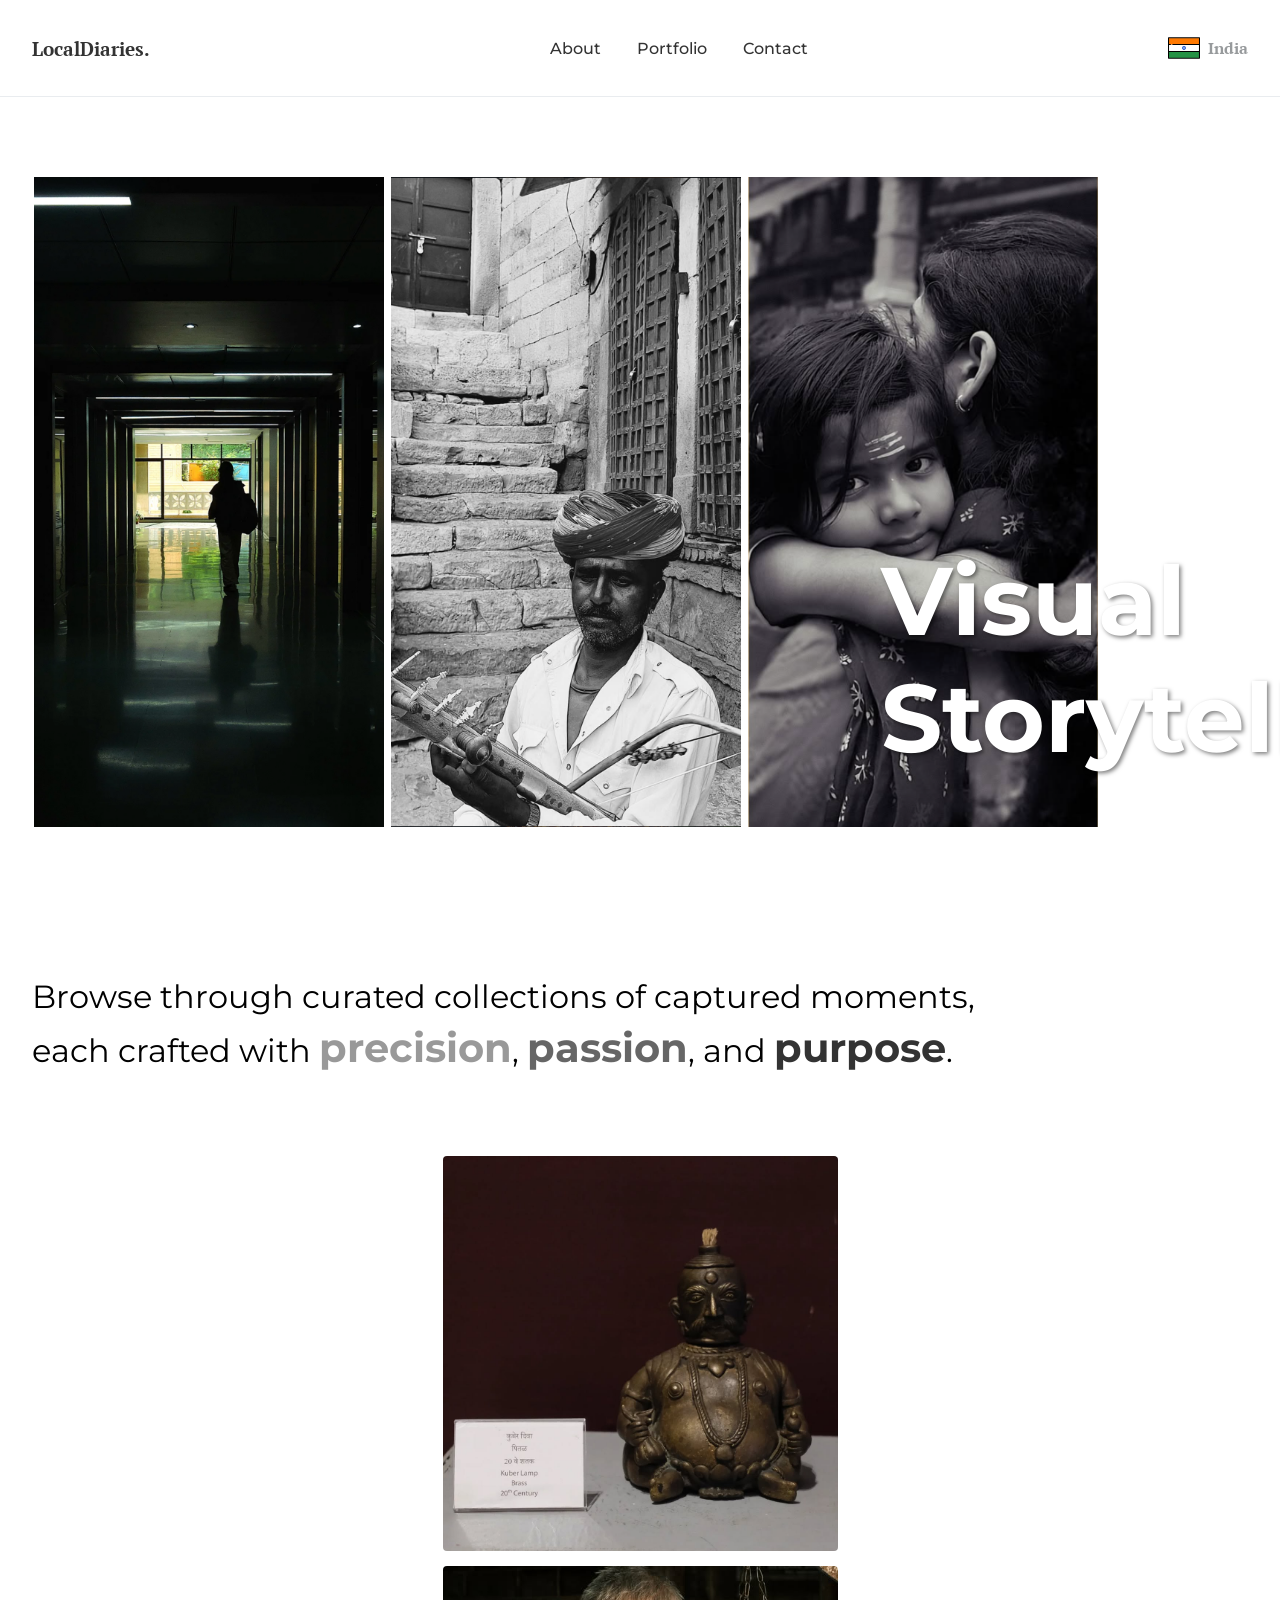
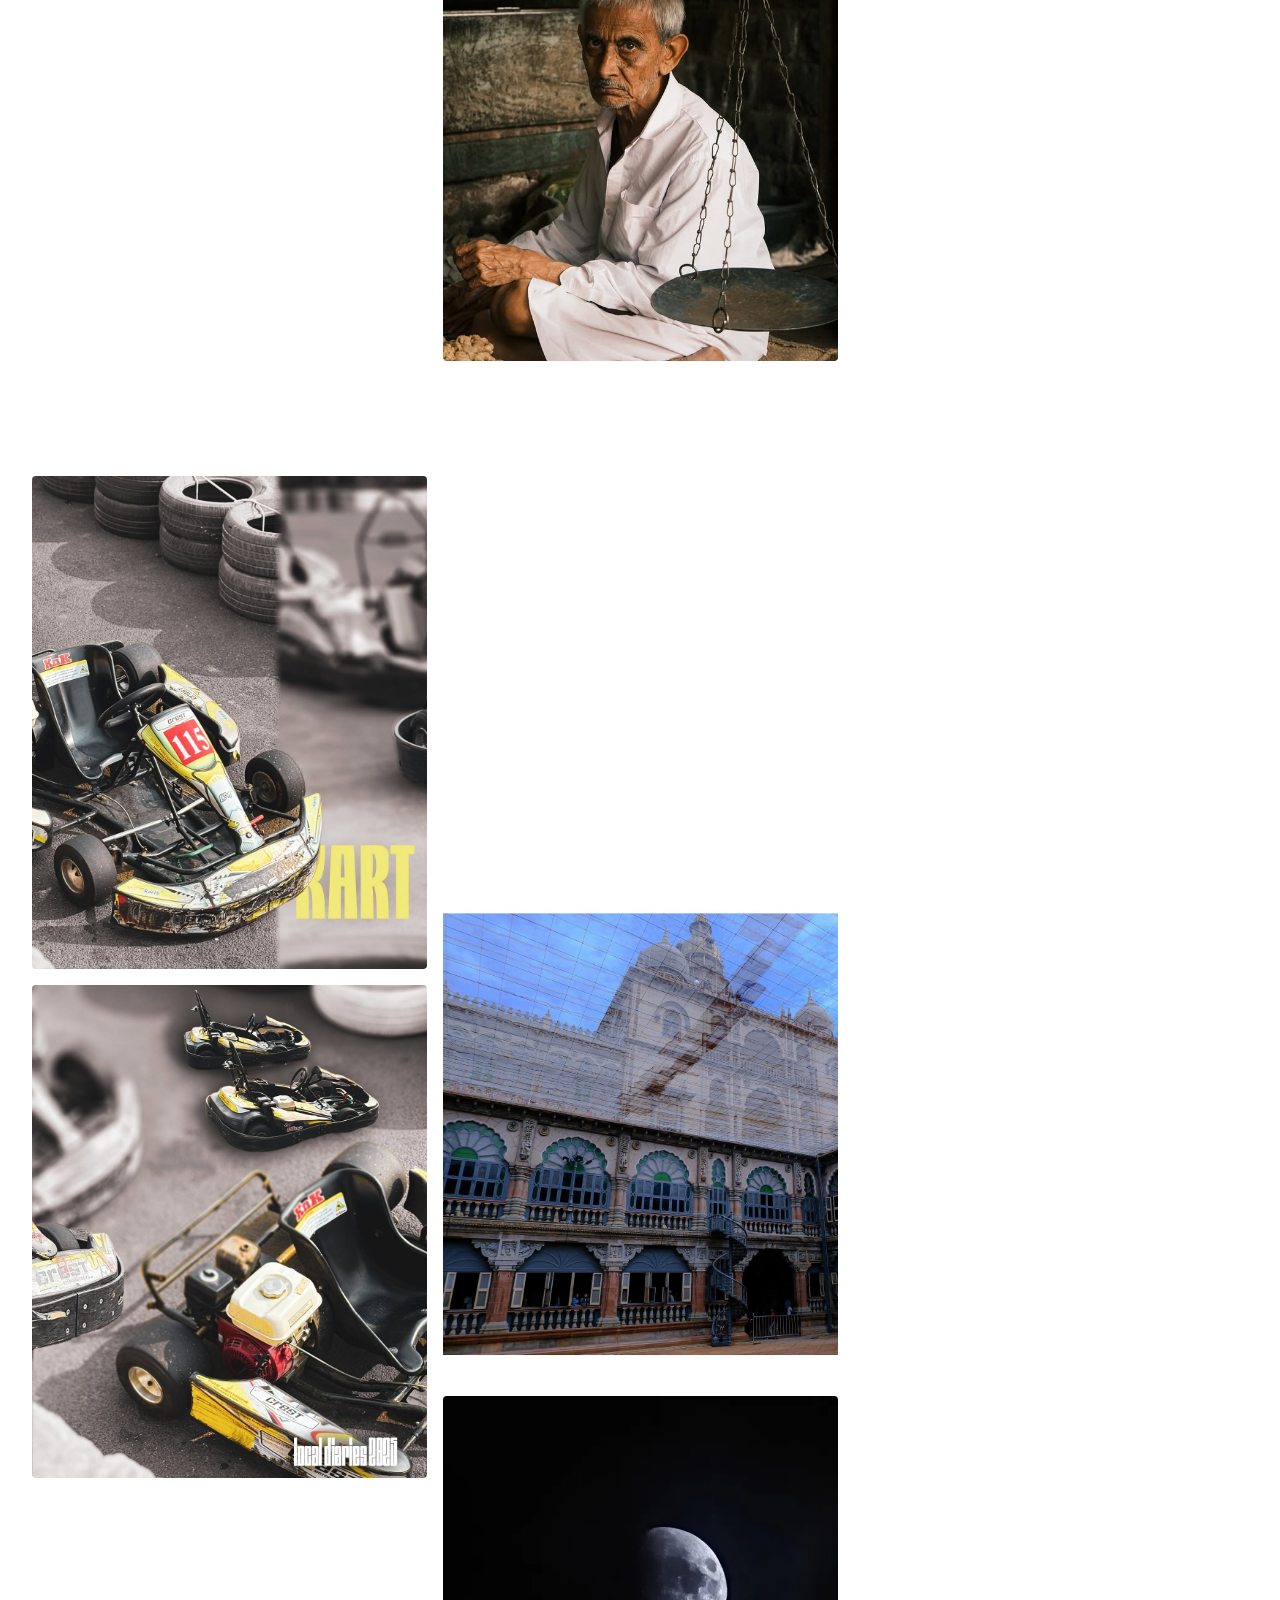
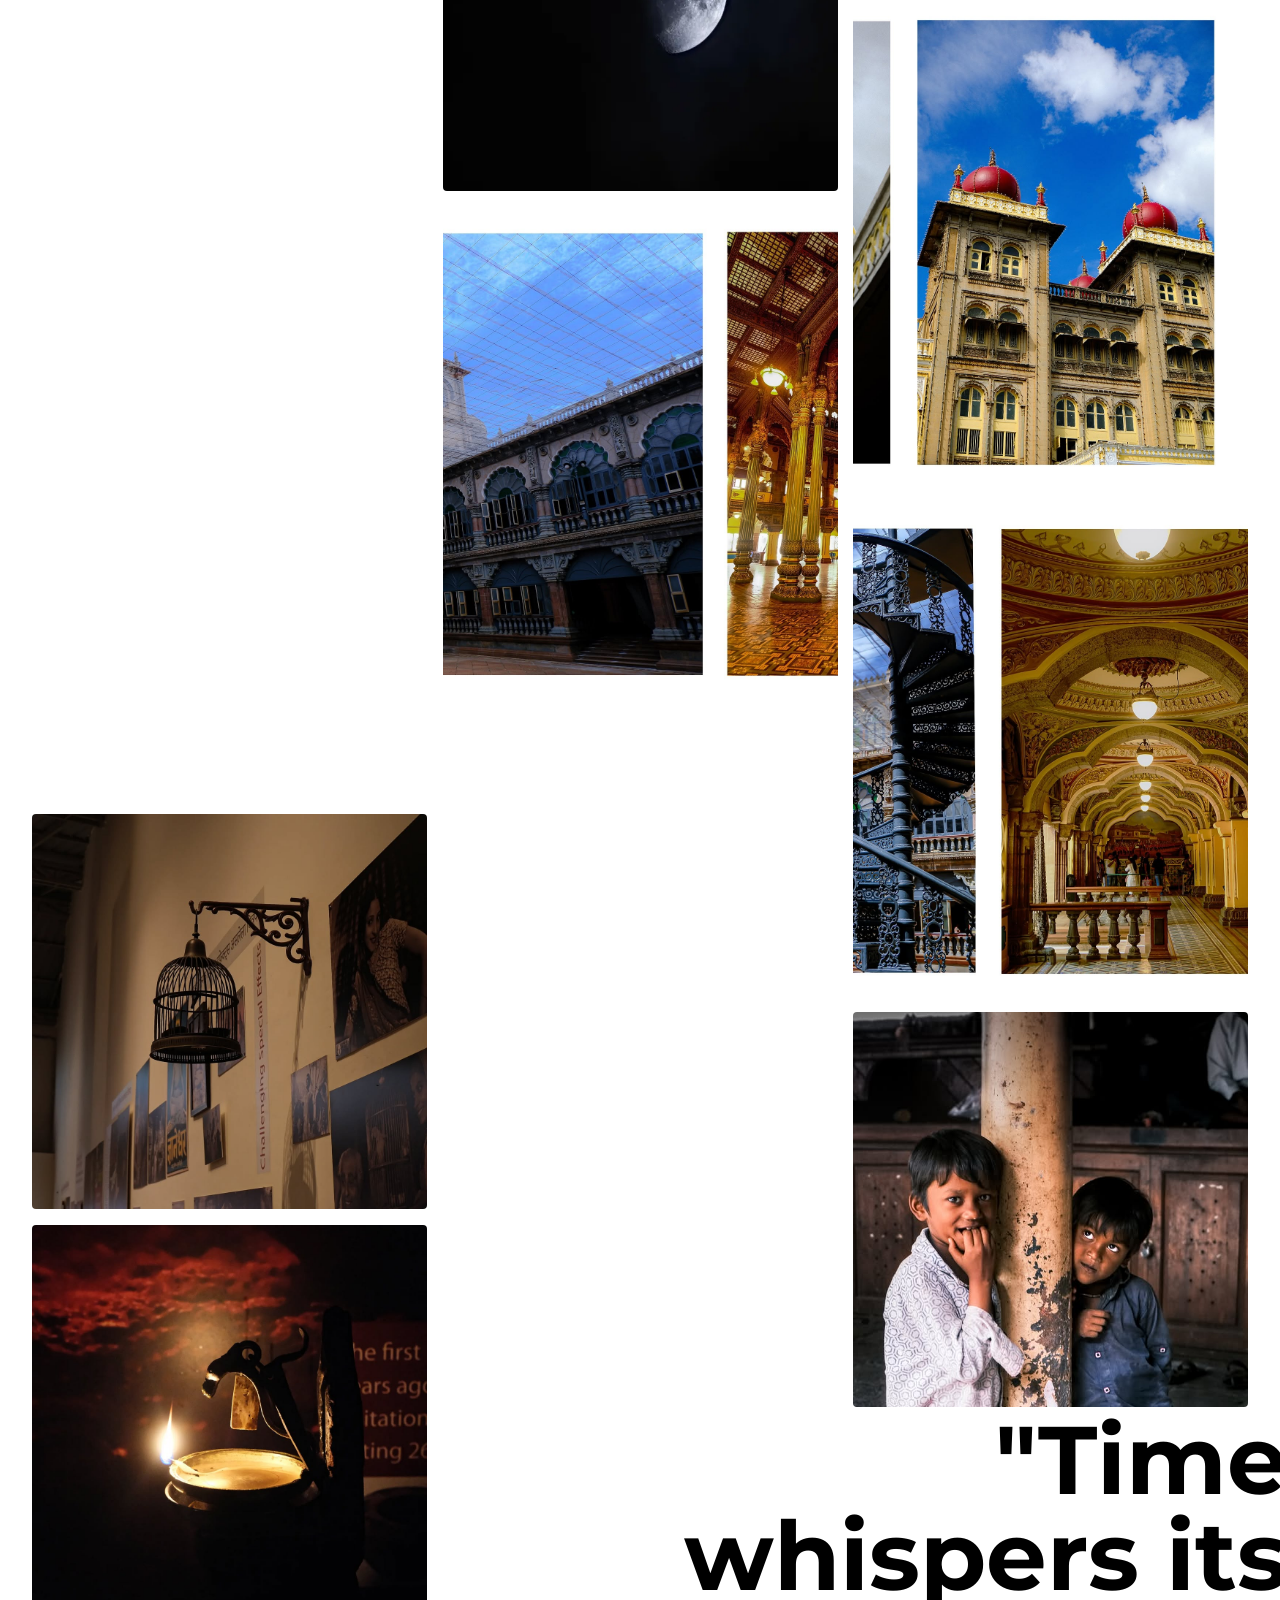
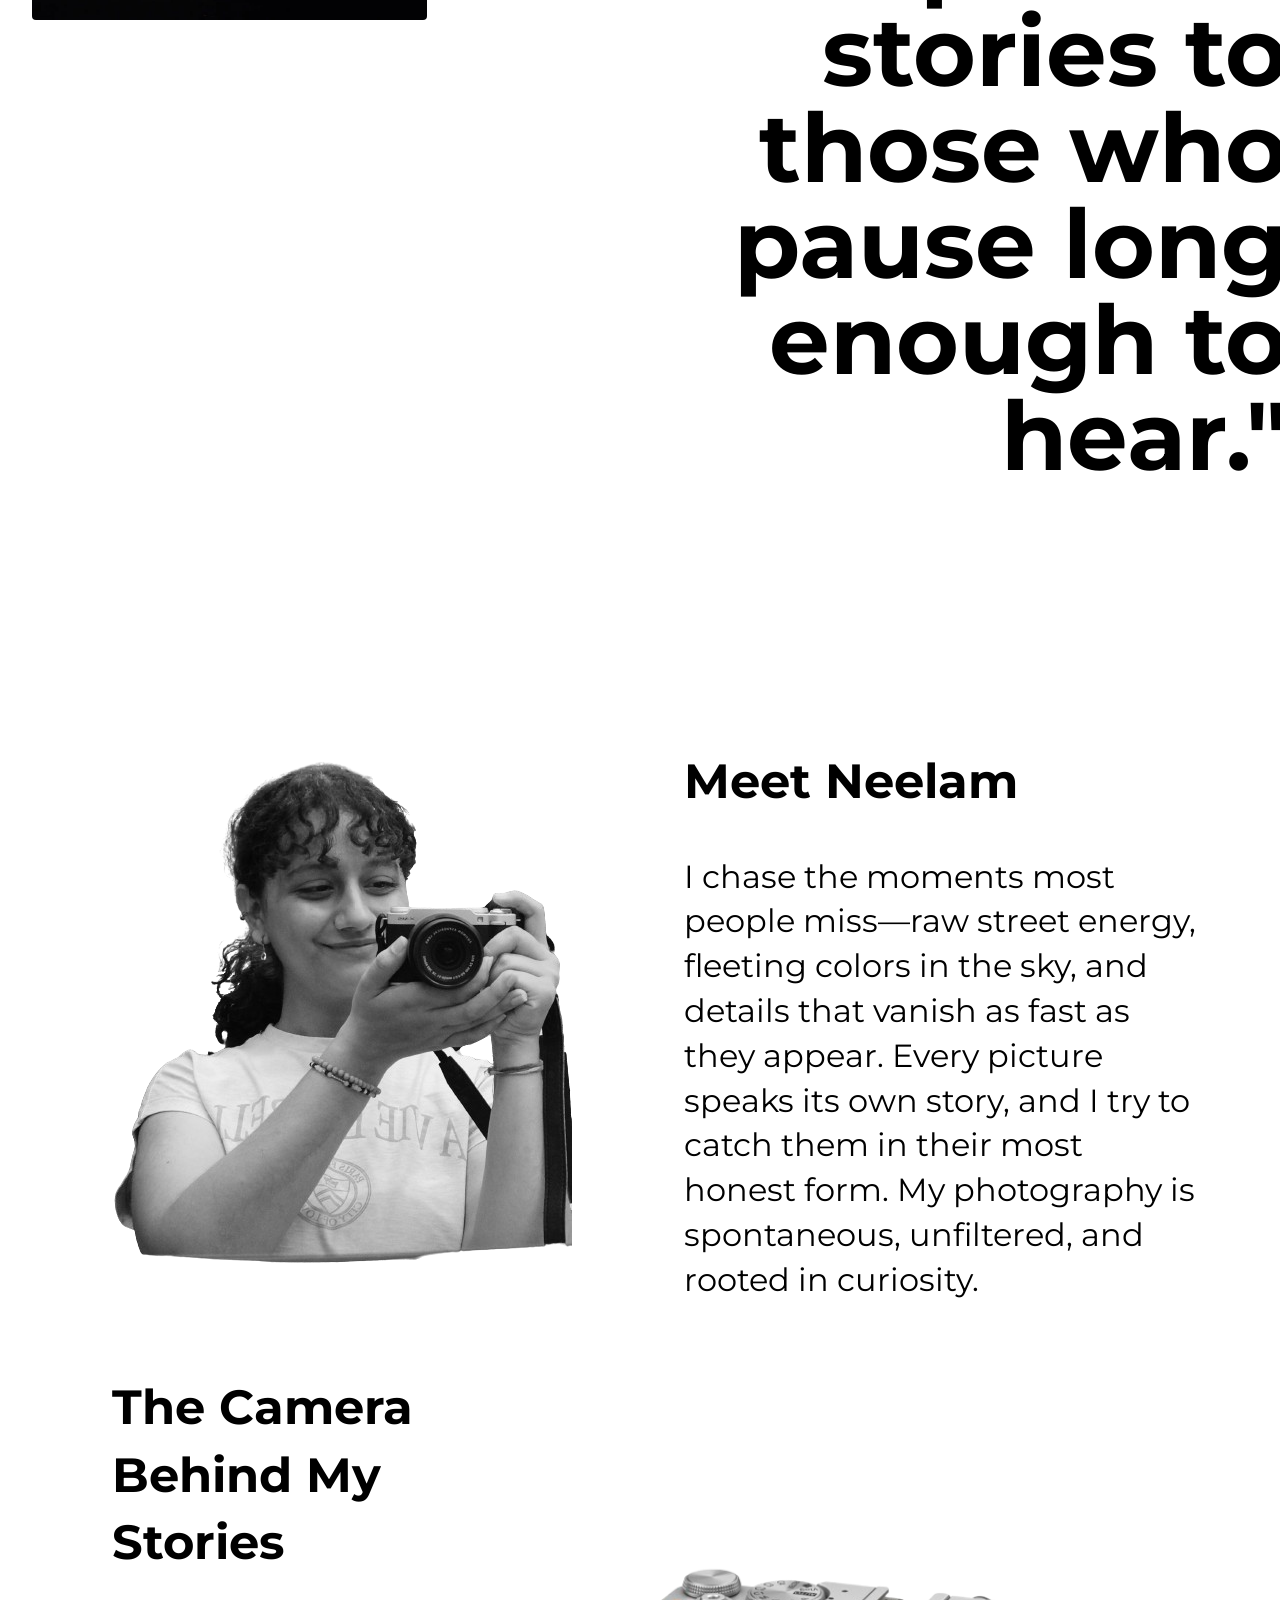
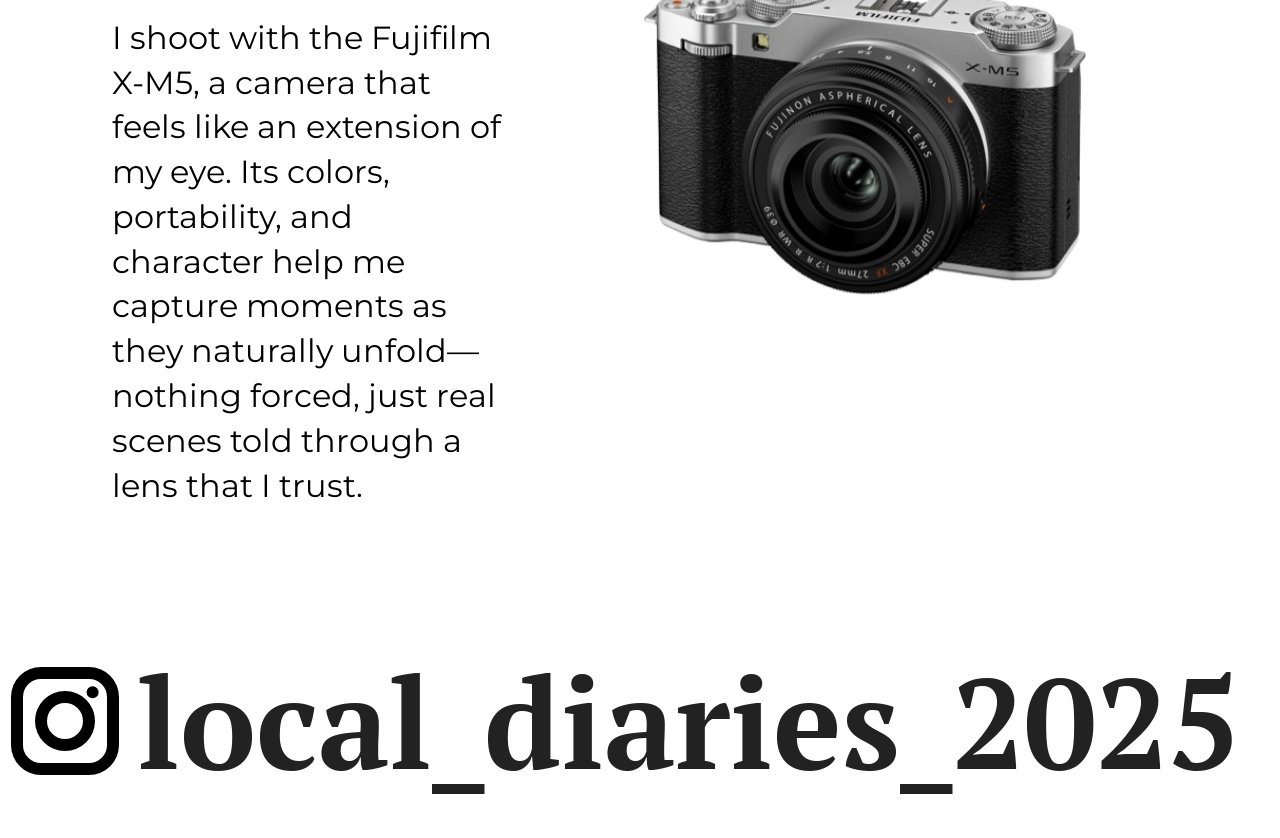
==== index.html @ fc2141f0 "renamed portfolio to index.html" ====
<!DOCTYPE html>
<html lang="en">
<head>
    <meta charset="UTF-8">
    <meta name="viewport" content="width=device-width, initial-scale=1.0">
    <title>Document</title>
    <link rel="preconnect" href="https://fonts.googleapis.com">
    <link rel="preconnect" href="https://fonts.gstatic.com" crossorigin>
    <link href="https://fonts.googleapis.com/css2?family=Montserrat:ital,wght@0,100..900;1,100..900&family=PT+Serif:ital,wght@0,400;0,700;1,400;1,700&display=swap" rel="stylesheet">
    <link rel="stylesheet" href="postfolio.css">
</head>
<body>
    <header>
        <p class="logo">LocalDiaries.</p>
        <nav>
            <ul>
                <li><a href="#about">About</a></li>
                <li><a href="#portfolio">Portfolio</a></li>
                <li><a href="#contact">Contact</a></li>
            </ul>
        </nav>
        <p class="start-date">
            <img src="./Assets/india-svgrepo-com.svg" alt="IndiaFlag">
            India
        </p>
    </header>
    <!-- <div>
        <div class="camera-container">
            <img src="./Assets/Camera- Xm5.jpg" alt="Camera Model">
            <h1>Meet my </h1>
        </div>
    </div>    -->
    <div class="heroSection">
        <div class="hero-images">
            <img src="./Assets/Screenshot 2025-12-08 at 1.25.55 AM.png" alt="Hero Image 1">
            <img src="./Assets/Screenshot 2025-12-08 at 1.26.25 AM.png" alt="Hero Image 2">
            <div class="text-overlay">
                <img id= "textImage" src="./Assets/Screenshot 2025-12-08 at 1.25.33 AM.png" alt="Hero Image 3">
                <h1 class="blend-text">Visual Storytelling</h1>
            </div>
        </div>
    </div>

    <div id="portfolio" class="gallery">
        <p>Browse through curated collections of captured moments, <br> each crafted with <span class="highlight1">precision</span>, <span class="highlight2">passion</span>, and <span class="highlight3">purpose</span>.</p>
        <div class="photo-grid">
            <img class="autofocus" src="./Assets/photoGrid/personal/529683483_17887392339340546_2006576526871078358_n.webp" alt="Photography 1" loading="eager" decoding="async">
            <img class="autofocus" src="./Assets/photoGrid/personal/530704615_17887796178340546_8808431229329033897_n.jpg" alt="Photography 2" loading="eager" decoding="async">
            <img class="autofocus" src="./Assets/photoGrid/personal/531264214_17887796184340546_963731557133902748_n.jpg" alt="Photography 3" loading="eager" decoding="async">
            <img class="autofocus" src="./Assets/photoGrid/personal/531421342_17887796181340546_2228488472138320270_n.jpg" alt="Photography 4" loading="eager" decoding="async">
            <img class="autofocus" src="./Assets/photoGrid/personal/581838825_17899107768340546_6072803030504945461_n.jpg" alt="Photography 13" loading="lazy" decoding="async">
            <img class="autofocus" src="./Assets/photoGrid/personal/549235373_18047447531650441_6245078498707632411_n.jpeg" alt="Photography 6" loading="lazy" decoding="async">
            <img class="autofocus" src="./Assets/photoGrid/personal/550527121_18047447480650441_5522387589433671033_n.jpeg" alt="Photography 7" loading="lazy" decoding="async">
            <img class="autofocus" src="./Assets/photoGrid/personal/550666610_18047447522650441_492864864594526149_n.jpeg" alt="Photography 8" loading="lazy" decoding="async">
            <img class="autofocus" src="./Assets/photoGrid/personal/551070763_18047447534650441_1609740456210919846_n.jpeg" alt="Photography 9" loading="lazy" decoding="async">
            <img class="autofocus" src="./Assets/photoGrid/personal/560440289_17894247186340546_8700559750673372644_n.jpg" alt="Photography 10" loading="lazy" decoding="async">
            <img class="autofocus" src="./Assets/photoGrid/personal/581672238_17899107831340546_3601650787422564582_n.jpg" alt="Photography 11" loading="lazy" decoding="async">
            <img class="autofocus" src="./Assets/photoGrid/personal/581689580_17899107819340546_4866458806076434144_n.jpg" alt="Photography 12" loading="lazy" decoding="async">
            <img class="autofocus" src="./Assets/photoGrid/personal/539987959_17889487332340546_6012529714136085471_n.webp" alt="Photography 5" loading="eager" decoding="async">
            <img class="autofocus" src="./Assets/photoGrid/personal/581999589_17899107804340546_1853836413561340765_n.jpg" alt="Photography 14" loading="lazy" decoding="async">
            <img class="autofocus" src="./Assets/photoGrid/personal/582085657_17899107801340546_3257541302466626284_n.jpg" alt="Photography 15" loading="lazy" decoding="async">
            <img class="autofocus" src="./Assets/photoGrid/personal/582461055_17899107822340546_5238476260311980798_n.jpg" alt="Photography 16" loading="lazy" decoding="async">
            <img class="autofocus" src="./Assets/photoGrid/personal/582630047_17899107759340546_1964571401427459668_n.jpg" alt="Photography 17" loading="lazy" decoding="async">
            <img class="autofocus" src="./Assets/photoGrid/personal/582645035_17899107783340546_8520961320136619506_n.jpg" alt="Photography 18" loading="lazy" decoding="async">
            <img class="autofocus" src="./Assets/photoGrid/personal/582692657_17899107750340546_8988617392856574832_n.jpg" alt="Photography 19" loading="lazy" decoding="async">
            <img class="autofocus" src="./Assets/photoGrid/personal/582974927_17899107840340546_4954412940487004812_n.jpg" alt="Photography 20" loading="lazy" decoding="async">
            <img class="autofocus" src="./Assets/photoGrid/personal/584514716_17899107786340546_8230806073861621185_n.jpg" alt="Photography 21" loading="lazy" decoding="async">
            <img class="autofocus" src="./Assets/photoGrid/personal/586853723_17900546919340546_2973856574310037920_n.jpg" alt="Photography 22" loading="lazy" decoding="async">
        </div>
        <p class="quote autofocus">"Time whispers its stories to those who pause long enough to hear."</p>
    </div>

    <div id="about" class="About">
        <div class="me">
            <img class="slide-in-left" src="./Assets/photoGrid/personal/image.png" alt="Me">
            <div class="text-lazy-right">
                <h2>Meet Neelam</h2>
                <p>I chase the moments most people miss—raw street energy, fleeting colors in the sky, and details that vanish as fast as they appear. Every picture speaks its own story, and I try to catch them in their most honest form. My photography is spontaneous, unfiltered, and rooted in curiosity.</p>
            </div>
        </div>
        <div class="camBuddy">
            <div class="text-lazy-left">
                <h2>The Camera Behind My Stories</h2>
                <p>I shoot with the Fujifilm X-M5, a camera that feels like an extension of my eye. Its colors, portability, and character help me capture moments as they naturally unfold—nothing forced, just real scenes told through a lens that I trust.</p>
            </div>
            <img class="slide-in-right" src="./Assets/Camera-_Xm5-removebg-preview.png" alt="MyCamera">
        </div>
    </div>

    <div id="contact" class="footer">
        <a href="https://www.instagram.com/local_diaries_2025?igsh=amJ6ajY3czhwaHcx" target="_blank"><div class="footerInformation">
            <img src="./Assets/insta.svg" alt="InstaIcon">
            <p>local_diaries_2025</p>
        </div></a>
    </div>

</body>
</html>
---- postfolio.css ----
body {
    margin: 0;
    max-width: 100vw;
    overflow-x: hidden;
}

html {
    scroll-behavior: smooth;
}

header {
    display: flex;
    justify-content: space-between;
    align-items: center;
    padding: 1rem 2rem;
    background-color: #ffffff;
    border-bottom: 1px solid #e9ecef;
}

.logo, .start-date {
    font-family: "PT Serif", serif;
    font-weight: 700;
    color: #333;
    font-size: 1.2rem;
}

.start-date {
    color:#979a9c;
    font-size: 0.9rem;
}

header li {
    list-style: none;
    padding: 0 1rem;
    display: inline-block;
}

header img {
    height: 2rem;
    padding-right: 0.5rem;
}

.start-date {
    display: flex;
    align-items: center;
    font-size: 1rem;
}

header li a {
    text-decoration: none;
    color: #333;
    font-family: "Montserrat", sans-serif;
    font-weight: 500;
    transition: all 0.3s ease;
}

header li a:hover {
    color: #007bff;
}

.camera-container {
    margin-top: 2rem;
}

.camera-container img {
    height: 600px;
    object-fit: cover;
}

.hero-images {
    display: flex;
    gap: 0.2rem;
    padding: 5rem 32px;
    /* position: relative; */
}

.heroSection h1 {
    position: absolute;
    top: 46%;
    left: 38%;
    /* transform: translate(-50%, -50%); */
    color: white;
    font-size: 6rem;
    text-shadow: 2px 2px 4px rgba(0, 0, 0, 0.5);
    font-family: "Montserrat", sans-serif;

}

.hero-images img {
    height: 650px;
    width: 350px;
    padding: 0 2px;
    object-fit: cover;
}

.hero-images img:nth-child(1) {
    object-fit: cover;
}


.text-overlay {
   position: relative;
}

.gallery {
    padding-left: 32px;
    padding-top: 2rem;
    padding-bottom: 2rem;
}

.gallery p {
    font-size: 2rem;
    font-family: "Montserrat", sans-serif;
    line-height: 1.4;
}

.highlight1 {
    color: #999999;
    font-size: 2.5rem;
    font-weight: bold;
}

.highlight2 {
    color: #666666;
    font-weight: bold;
    font-size: 2.5rem;
}

.highlight3 {
    color: #333333;
    font-size: 2.5rem;
    font-weight: bold;
}

/* .photo-grid {
    display: grid;
    grid-template-columns: repeat(auto-fit, minmax(300px, 1fr));
    gap: 1rem;
    margin: 3rem 32px 3rem 0;
}

.photo-grid img {
    width: 100%;
    height: 400px;
    object-fit: cover;
    border-radius: 4px;
    transition: transform 0.3s ease, box-shadow 0.3s ease;
    cursor: pointer;
}

.photo-grid img:hover {
    transform: scale(1.02);
    box-shadow: 0 10px 30px rgba(0, 0, 0, 0.3);
} */
.photo-grid {
    column-count: 3; /* Number of columns */
    column-gap: 1rem;
    padding: 3rem 32px 3rem 0;
}

.photo-grid img {
    width: 100%;
    height: auto; /* Natural aspect ratio */
    object-fit: cover;
    border-radius: 4px;
    margin-bottom: 1rem;
    break-inside: avoid; /* Prevents image splitting across columns */
    transition: transform 0.3s ease, box-shadow 0.3s ease;
    cursor: pointer;
    display: block;
}

.photo-grid img:hover {
    transform: scale(1.02);
    box-shadow: 0 10px 30px rgba(0, 0, 0, 0.3);
}



.autofocus {
    animation: autoFocusAnimation both ease;
    animation-timeline: view(70% 5%);
    will-change: transform, opacity;
}

@keyframes autoFocusAnimation {
    from {
        opacity: 0;
        transform: translateY(100px) scale(0.8);
    }
    to {
        opacity: 1;
        transform: translate(0) scale(1);
    }
}

.auto-tilt {
    animation: tiltAnimation 3s ease-in-out infinite;
}

@keyframes tiltAnimation {
    0%, 100% {
        transform: rotate(-2deg);
    }
    50% {
        transform: rotate(2deg);
    }
}

.About {
    margin-left: 32px;
    margin-top: -8rem;
    font-size: 2rem;
    font-family: "Montserrat", sans-serif;
    line-height: 1.4;
}

.fadeInFadeOut {
    animation: fadeInFadeOutAnimation 5s ease;
}

@keyframes fadeInFadeOutAnimation {
    0%, 100% {
        opacity: 0.5;
    }
    50% {
        opacity: 1;
    }
}

.quote {
    position: relative;
    bottom: 18rem;
    left: 15.5rem;
    max-width: 60vw;
    text-align: right;
    color: black;
    font-size: 6rem !important;
    font-family: "Montserrat", sans-serif !important;
    margin: 2rem auto !important;
    font-weight: bold;
    text-shadow: 2px 2px 4px rgba(255, 255, 255, 0.5);
    line-height: 6rem !important;
}

.me, .camBuddy{
    display: flex;
    flex: 50% 50%;
    padding-right: 5rem;
    padding-left: 5rem;
    align-items: center;
}

.me img {
    margin-right: 7rem;
}

.me {
    font-family: "Montserrat", sans-serif;
}

.me p {
    font-family: "Montserrat", sans-serif;
}

.camBuddy img {
    height: 400px;

}

/* Scroll-triggered animation: Slide in from left */
.slide-in-left {
    animation: slideInLeftAnimation both ease;
    animation-timeline: view(60% 10%);
    will-change: transform, opacity;
}

@keyframes slideInLeftAnimation {
    from {
        opacity: 1;
        transform: translateX(-200px);
    }
    to {
        opacity: 1;
        transform: translateX(0);
    }
}

/* Scroll-triggered animation: Slide in from right */
.slide-in-right {
    animation: slideInRightAnimation both ease;
    animation-timeline: view(60% 10%);
    will-change: transform, opacity;
}

@keyframes slideInRightAnimation {
    from {
        opacity: 1;
        transform: translateX(200px);
    }
    to {
        opacity: 1;
        transform: translateX(0);
    }
}

/* Text lazy loading animation: Lines appear from left with stagger */
.text-lazy-left {
    animation: textLazyLeftAnimation both ease;
    animation-timeline: view(60% 10%);
}

.text-lazy-left > * {
    opacity: 0;
    transform: translateX(-50px);
    animation: textLineLeftAnimation 0.6s ease forwards;
    animation-timeline: view(60% 10%);
}

.text-lazy-left > *:nth-child(1) { animation-delay: 0s; }
.text-lazy-left > *:nth-child(2) { animation-delay: 0.1s; }

@keyframes textLazyLeftAnimation {
    from {
        opacity: 0;
    }
    to {
        opacity: 1;
    }
}

@keyframes textLineLeftAnimation {
    from {
        opacity: 0;
        transform: translateX(-50px);
    }
    to {
        opacity: 1;
        transform: translateX(0);
    }
}

/* Text lazy loading animation: Lines appear from right with stagger */
.text-lazy-right {
    animation: textLazyRightAnimation both ease;
    animation-timeline: view(60% 10%);
}

.text-lazy-right > * {
    opacity: 0;
    transform: translateX(50px);
    animation: textLineRightAnimation 0.6s ease forwards;
    animation-timeline: view(60% 10%);
}

.text-lazy-right > *:nth-child(1) { animation-delay: 0s; }
.text-lazy-right > *:nth-child(2) { animation-delay: 0.1s; }

@keyframes textLazyRightAnimation {
    from {
        opacity: 0;
    }
    to {
        opacity: 1;
    }
}

@keyframes textLineRightAnimation {
    from {
        opacity: 0;
        transform: translateX(50px);
    }
    to {
        opacity: 1;
        transform: translateX(0);
    }
}

.footerInformation {
    display: flex;
    padding-top: 6rem;
    padding-bottom: 2rem;
    padding-right: 3rem;
    font-family: "PT Serif", serif;
    font-size: 8rem;
    font-weight: 700;
    align-items: center;   
    justify-content: center;
}

.footerInformation img {
    height: 9rem;
}

.footer a {
    text-decoration: none;
    color:#222222;
}

.footerInformation p {
    margin: 0;
    text-decoration: none;
}

/* ========================================
   MOBILE RESPONSIVE MEDIA QUERIES
   ======================================== */

/* Tablet View (1024px and below) */
@media (max-width: 1024px) {
    .photo-grid {
        column-count: 2;
        padding: 2rem 1.5rem 2rem 0;
    }
    
    .quote {
        font-size: 4rem !important;
        line-height: 4.5rem !important;
        bottom: 12rem;
        left: 8rem;
        max-width: 70vw;
    }
    
    .me, .camBuddy {
        padding-right: 3rem;
        padding-left: 3rem;
    }
    
    .me img {
        margin-right: 4rem;
    }
    
    .footerInformation {
        font-size: 6rem;
        padding-right: 2rem;
    }
    
    .footerInformation img {
        height: 7rem;
    }
}

/* Mobile View (768px and below) */
@media (max-width: 768px) {
    body {
        overflow-x: hidden;
    }
    
    /* Header */
    header {
        padding: 0.75rem 0.5rem;
        flex-wrap: wrap;
        overflow: visible;
    }
    
    header nav {
        order: 3;
        width: 100%;
        text-align: center;
        margin-top: 0.5rem;
    }
    
    header li {
        padding: 0 0.4rem;
        font-size: 0.85rem;
    }
    
    header ul {
        padding: 0;
        margin: 0;
    }
    
    header img {
        height: 1.5rem;
    }
    
    .logo {
        font-size: 1rem;
        white-space: nowrap;
    }
    
    .start-date {
        font-size: 0.8rem;
    }
    
    /* Hero Section */
    .hero-images {
        flex-direction: column;
        padding: 2rem 1rem;
        gap: 0.5rem;
    }
    
    .hero-images img {
        height: 300px;
        width: 100%;
        padding: 0;
    }
    
    .heroSection h1 {
        font-size: 2.5rem;
        top: 30%;
        left: 50%;
        transform: translateX(-50%);
        text-align: center;
        width: 90%;
    }
    
    /* Gallery */
    .gallery {
        padding-left: 1rem;
        padding-right: 1rem;
        padding-top: 1.5rem;
        padding-bottom: 1.5rem;
    }
    
    .gallery p {
        font-size: 1.3rem;
        line-height: 1.6;
    }
    
    .gallery > p:first-of-type br {
        display: none;
    }
    
    .highlight1, .highlight2, .highlight3 {
        font-size: 1.6rem;
    }
    
    /* Photo Grid */
    .photo-grid {
        column-count: 1;
        padding: 2rem 1rem 2rem 0;
    }
    
    /* Quote */
    .quote {
        position: static;
        font-size: 2rem !important;
        line-height: 2.5rem !important;
        max-width: 90vw;
        text-align: center;
        margin: 3rem auto 2rem auto !important;
        padding: 0 1rem;
    }
    
    /* About Section */
    .About {
        margin-left: 1rem;
        margin-right: 1rem;
        margin-top: 2rem;
        font-size: 1rem;
    }
    
    .me, .camBuddy {
        flex-direction: column;
        padding-right: 1rem;
        padding-left: 1rem;
        margin-bottom: 3rem;
    }
    
    .me img {
        margin-right: 0;
        margin-bottom: 2rem;
        max-width: 100%;
        height: auto;
    }
    
    .camBuddy {
        flex-direction: column-reverse;
    }
    
    .camBuddy img {
        height: auto;
        max-width: 100%;
        margin-bottom: 2rem;
    }
    
    .me h2, .camBuddy h2 {
        font-size: 1.5rem;
    }
    
    .me p, .camBuddy p {
        font-size: 1rem;
        line-height: 1.6;
    }
    
    /* Footer */
    .footerInformation {
        flex-direction: column;
        font-size: 2rem;
        padding-top: 3rem;
        padding-bottom: 1.5rem;
        padding-right: 1rem;
        padding-left: 1rem;
        text-align: center;
    }
    
    .footerInformation img {
        height: 4rem;
        margin-bottom: 1rem;
    }
    
    .footerInformation p {
        word-break: break-word;
    }
    
    /* Animations - Reduce motion on mobile */
    .slide-in-left,
    .slide-in-right {
        animation-duration: 0.4s;
    }
    
    .text-lazy-left > *,
    .text-lazy-right > * {
        animation-duration: 0.4s;
    }
}

/* Small Mobile View (480px and below) */
@media (max-width: 480px) {
    .hero-images img {
        height: 250px;
    }
    
    .heroSection h1 {
        font-size: 2rem;
    }
    
    .gallery p {
        font-size: 1.1rem;
    }
    
    .highlight1, .highlight2, .highlight3 {
        font-size: 1.3rem;
    }
    
    .quote {
        font-size: 1.5rem !important;
        line-height: 2rem !important;
    }
    
    .footerInformation {
        font-size: 1.5rem;
    }
    
    .footerInformation img {
        height: 3rem;
    }
}
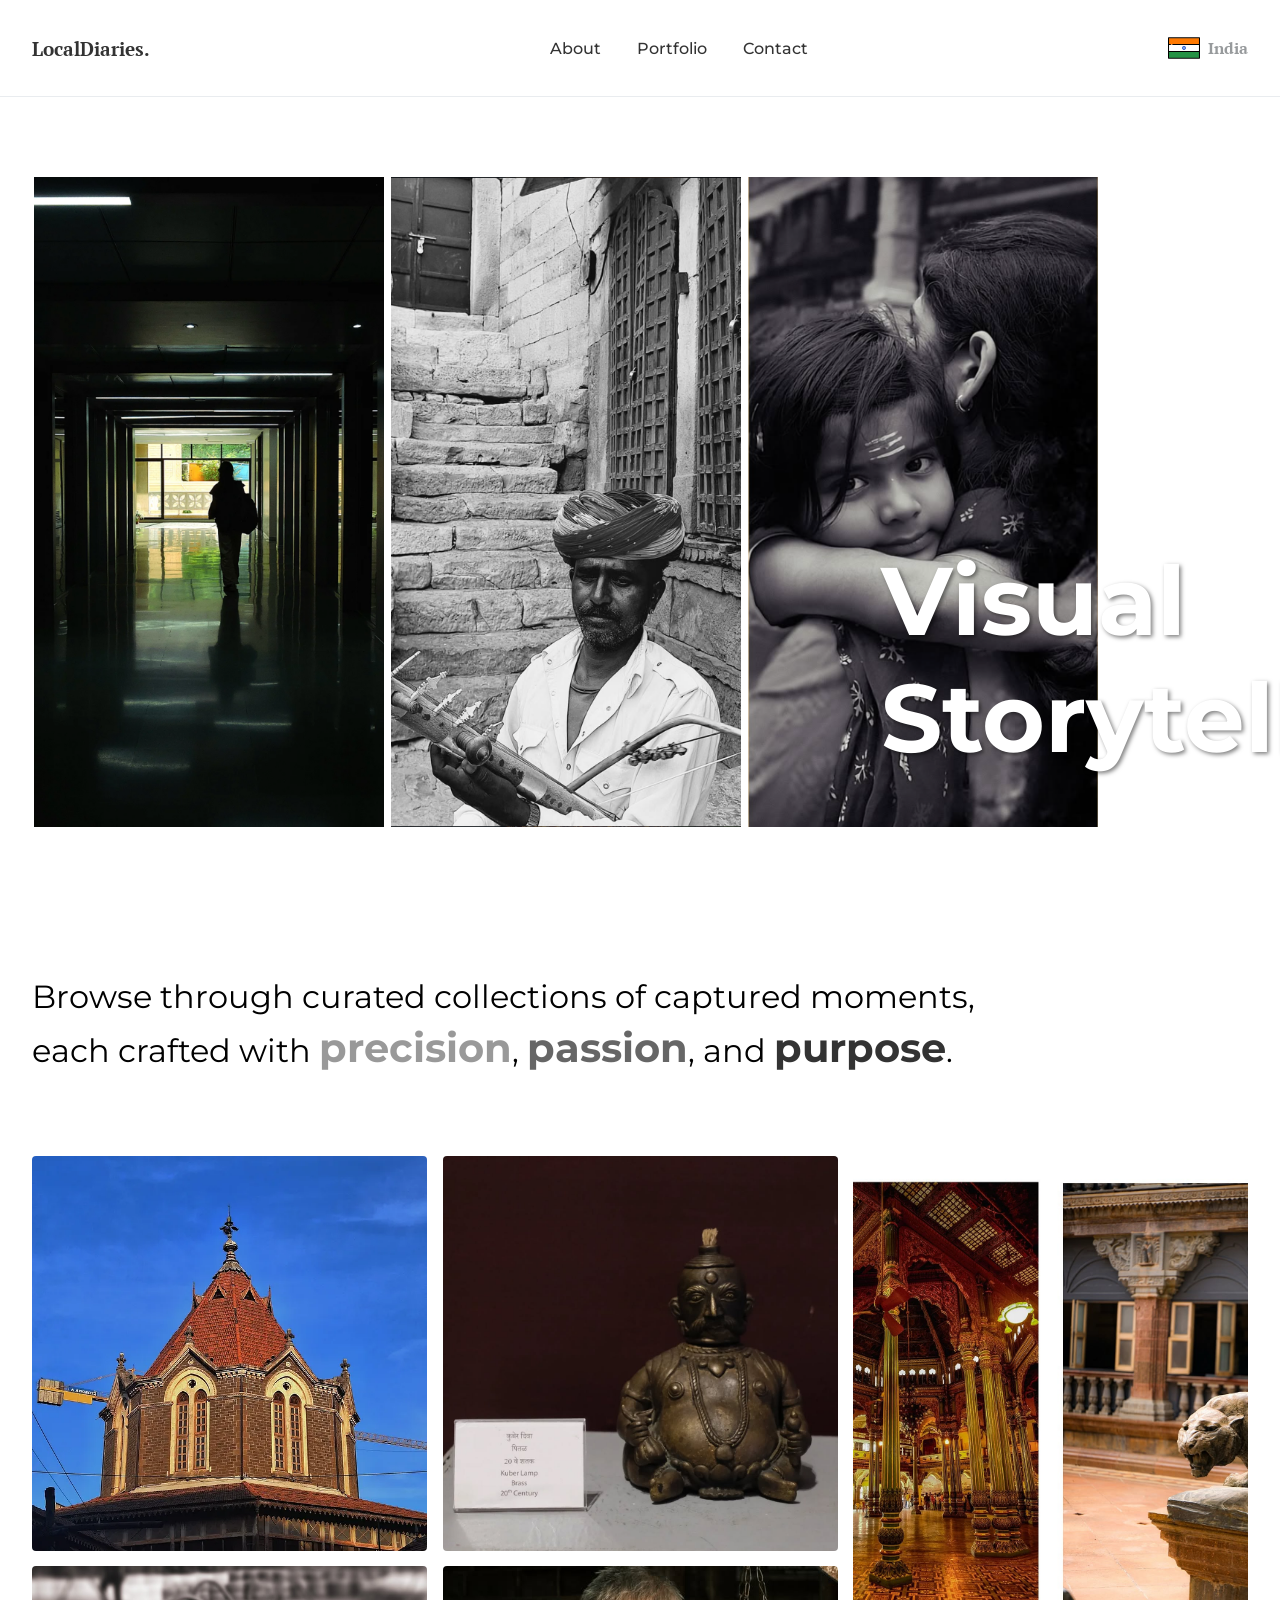
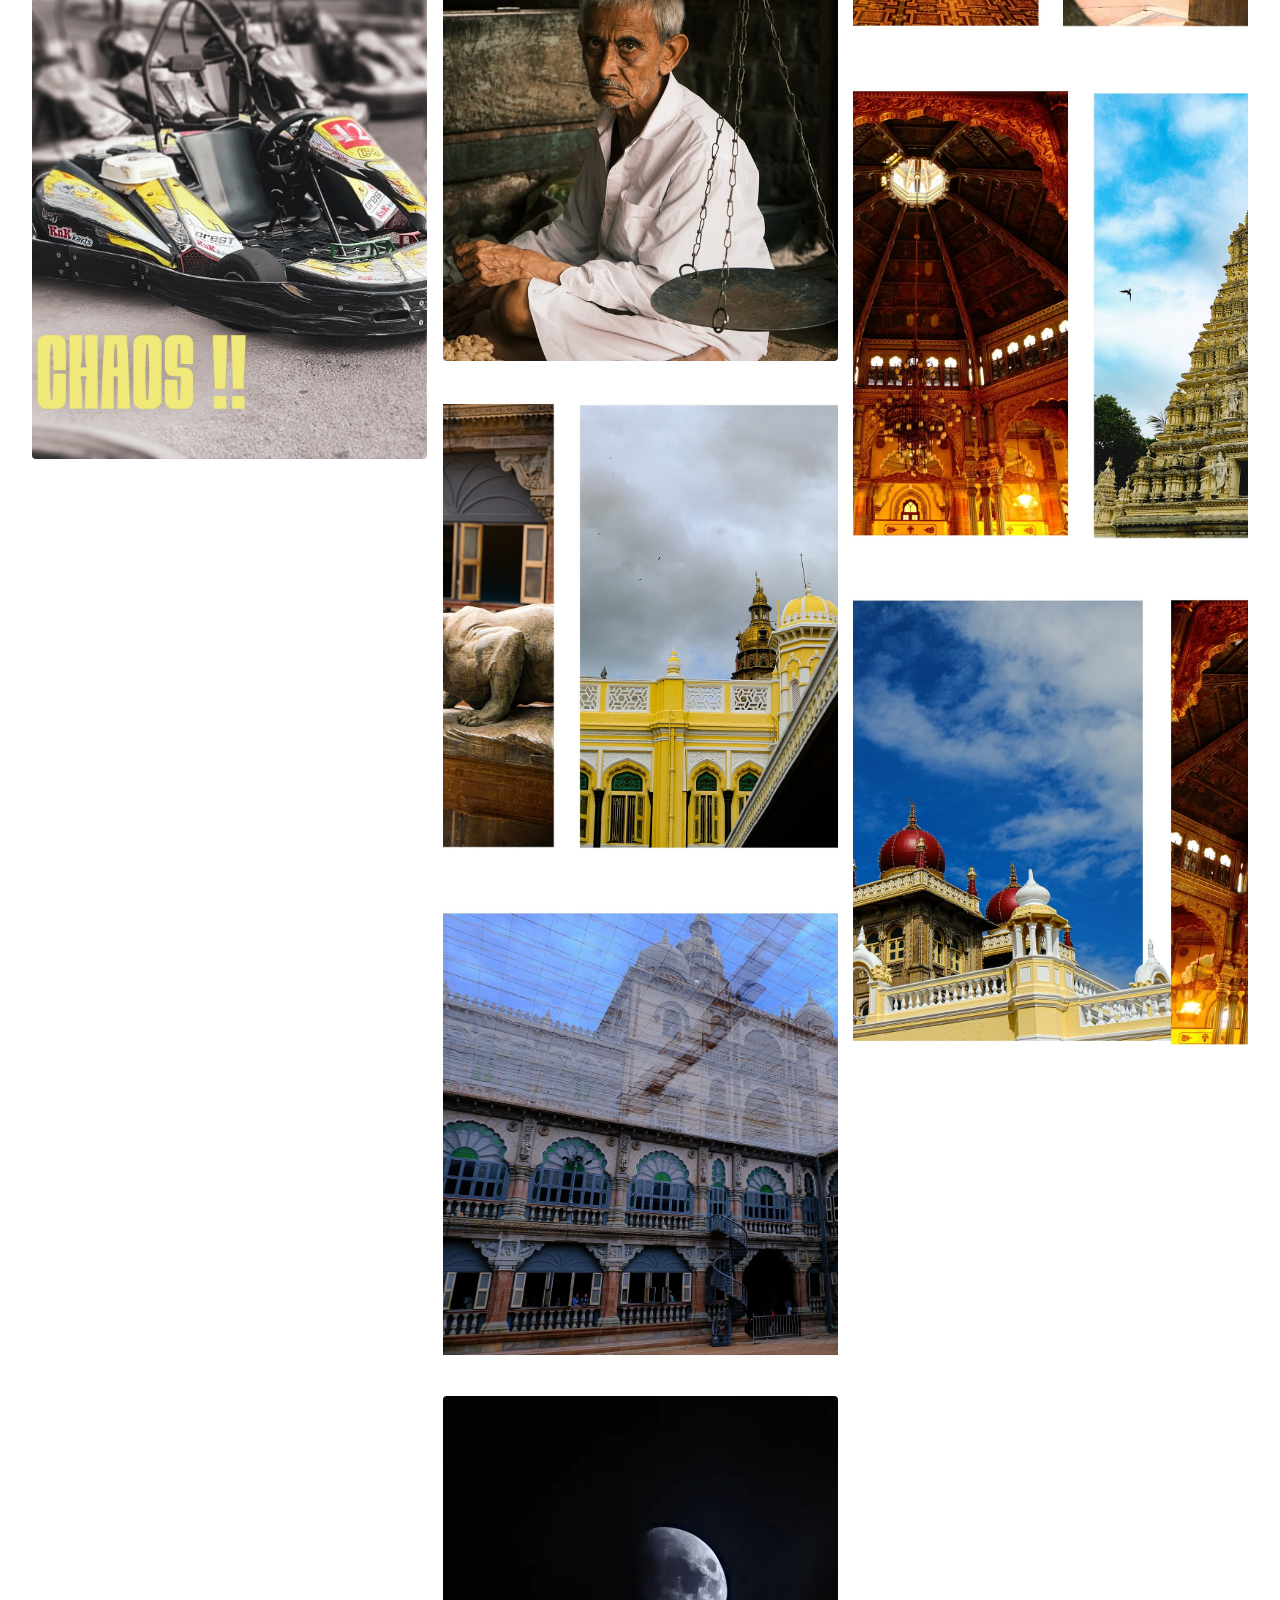
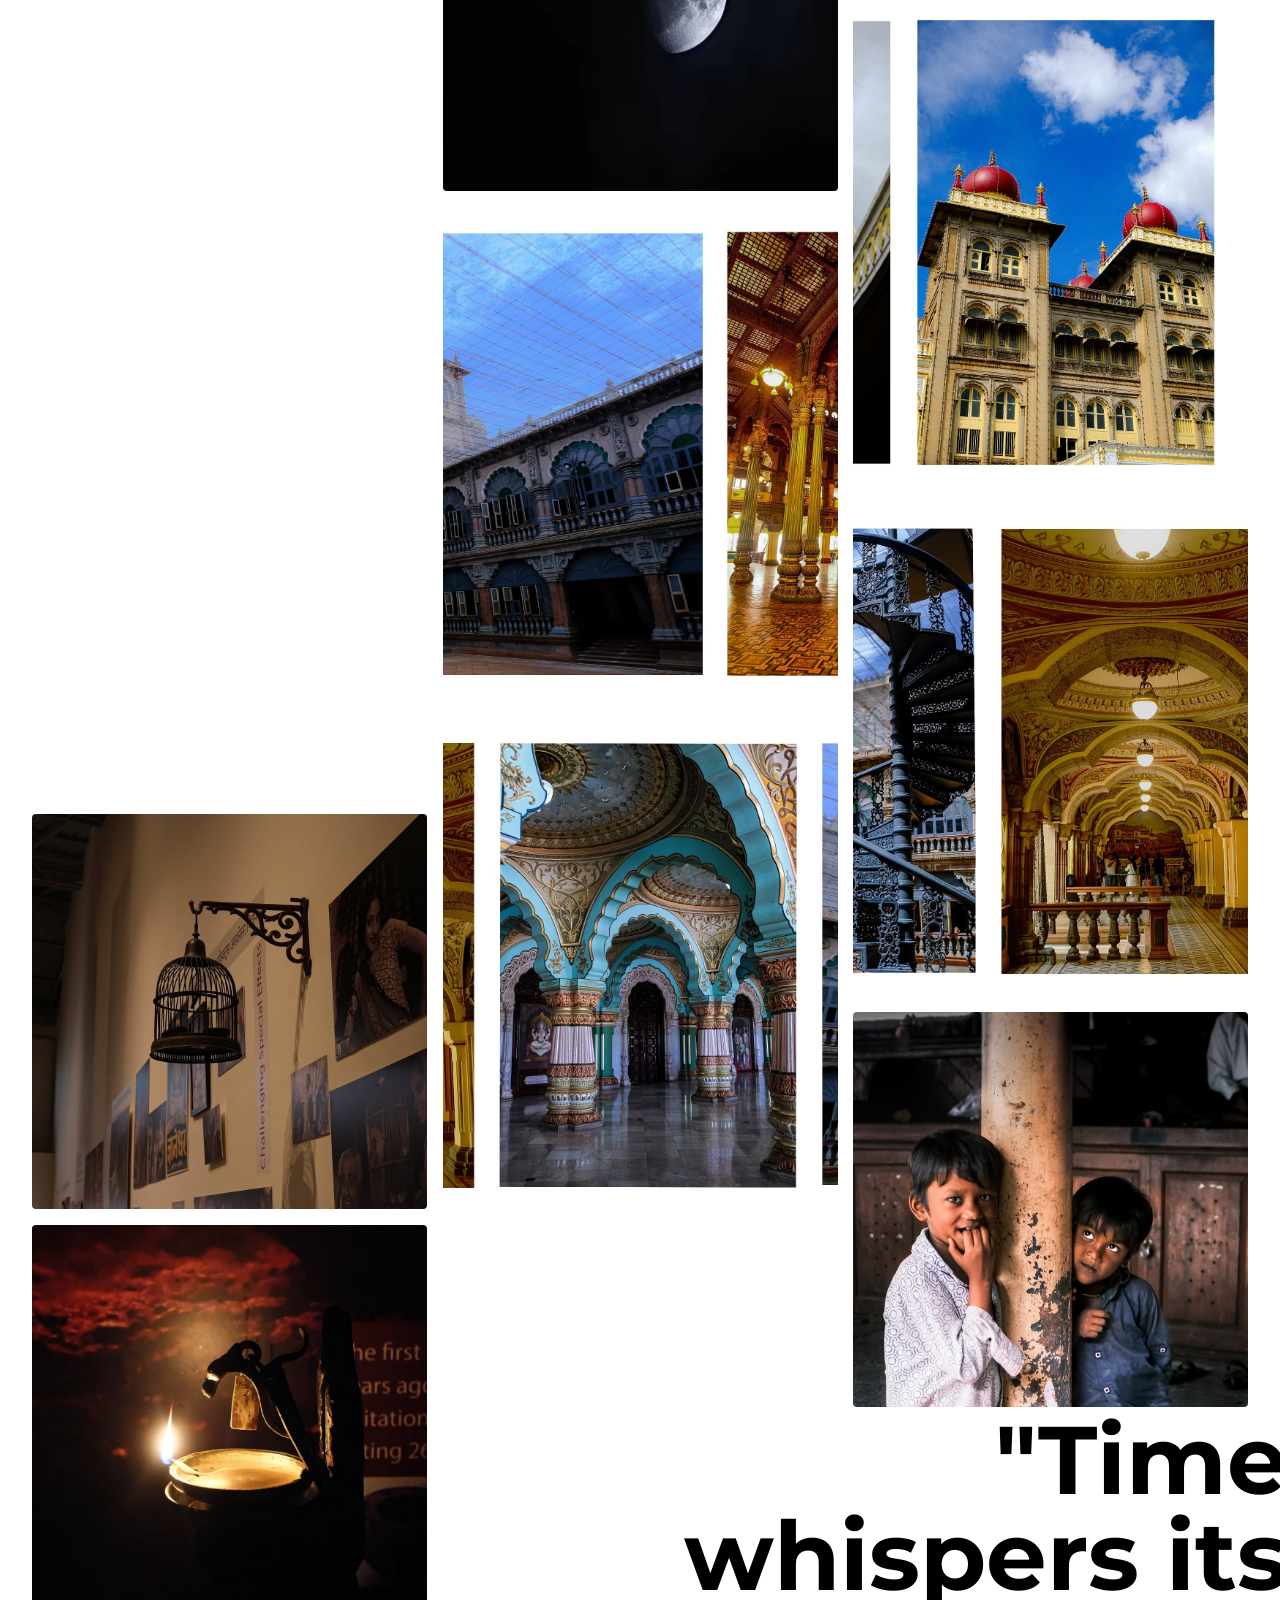
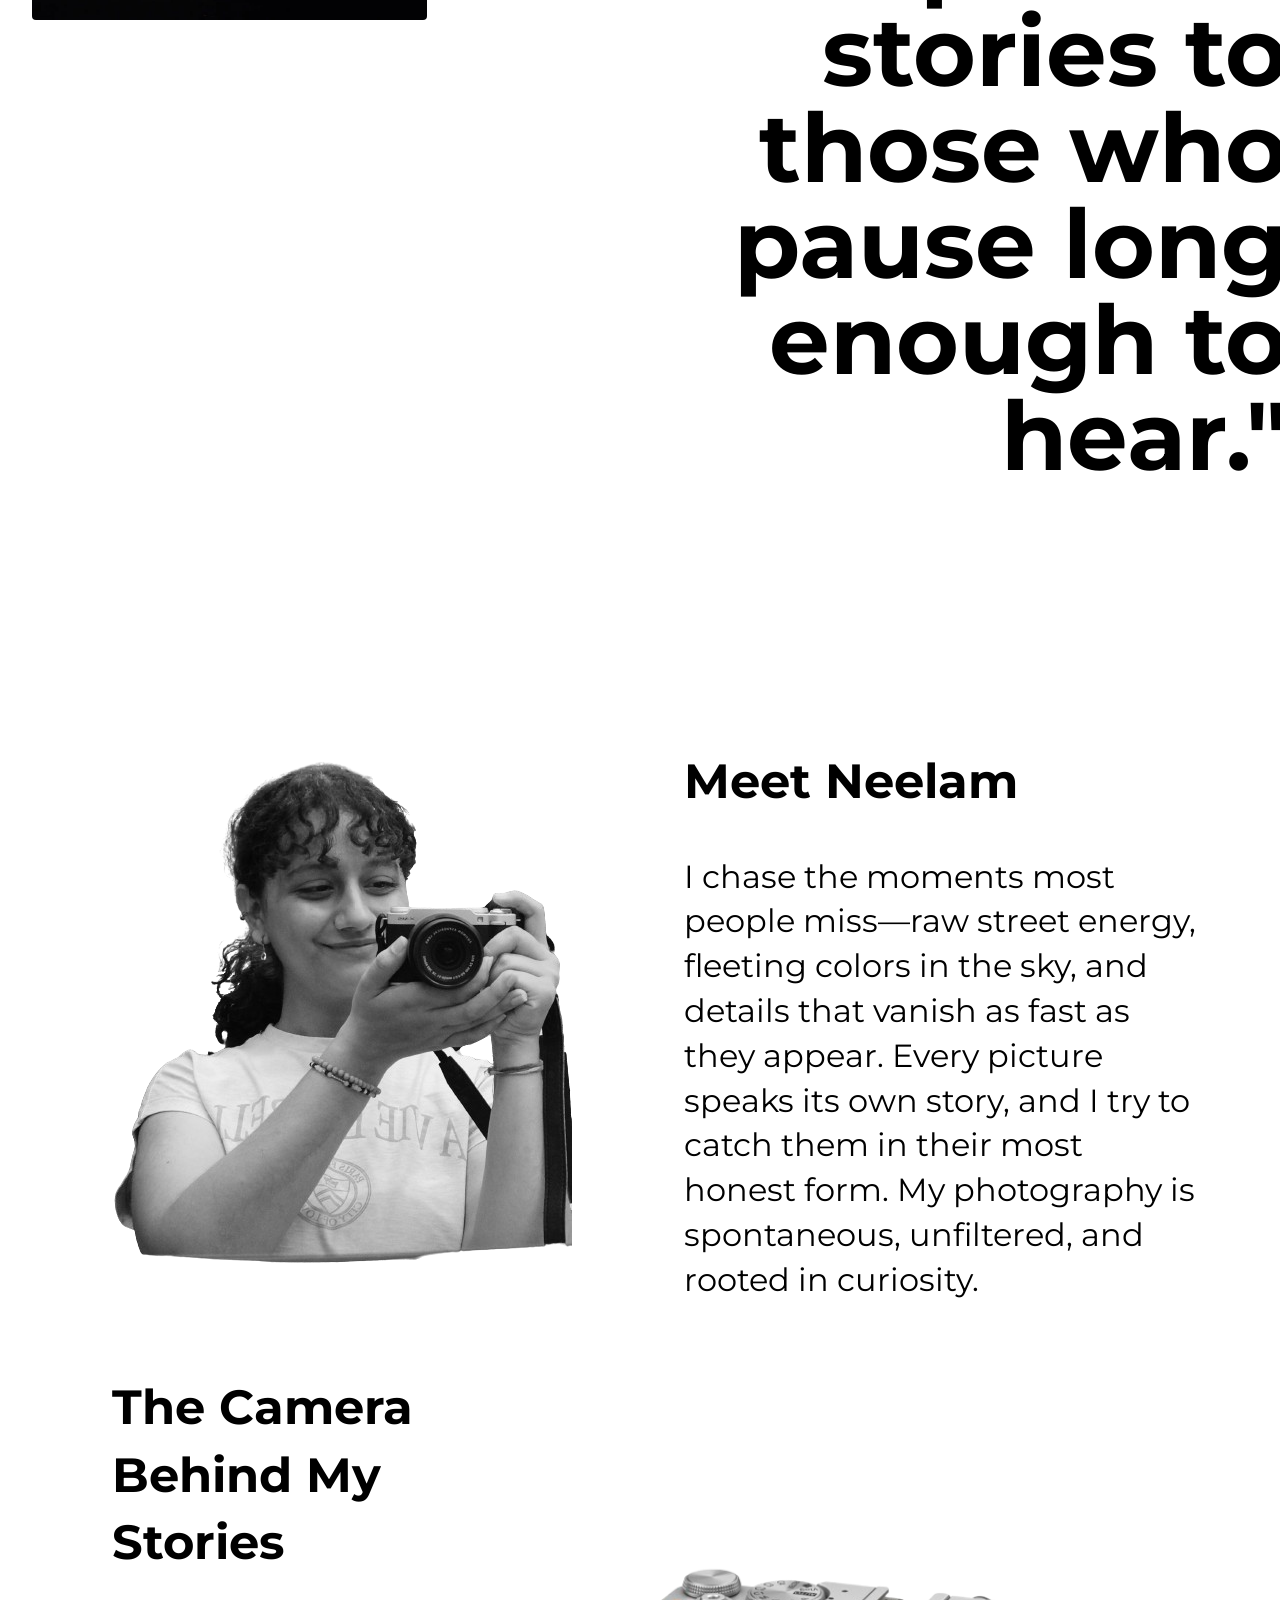
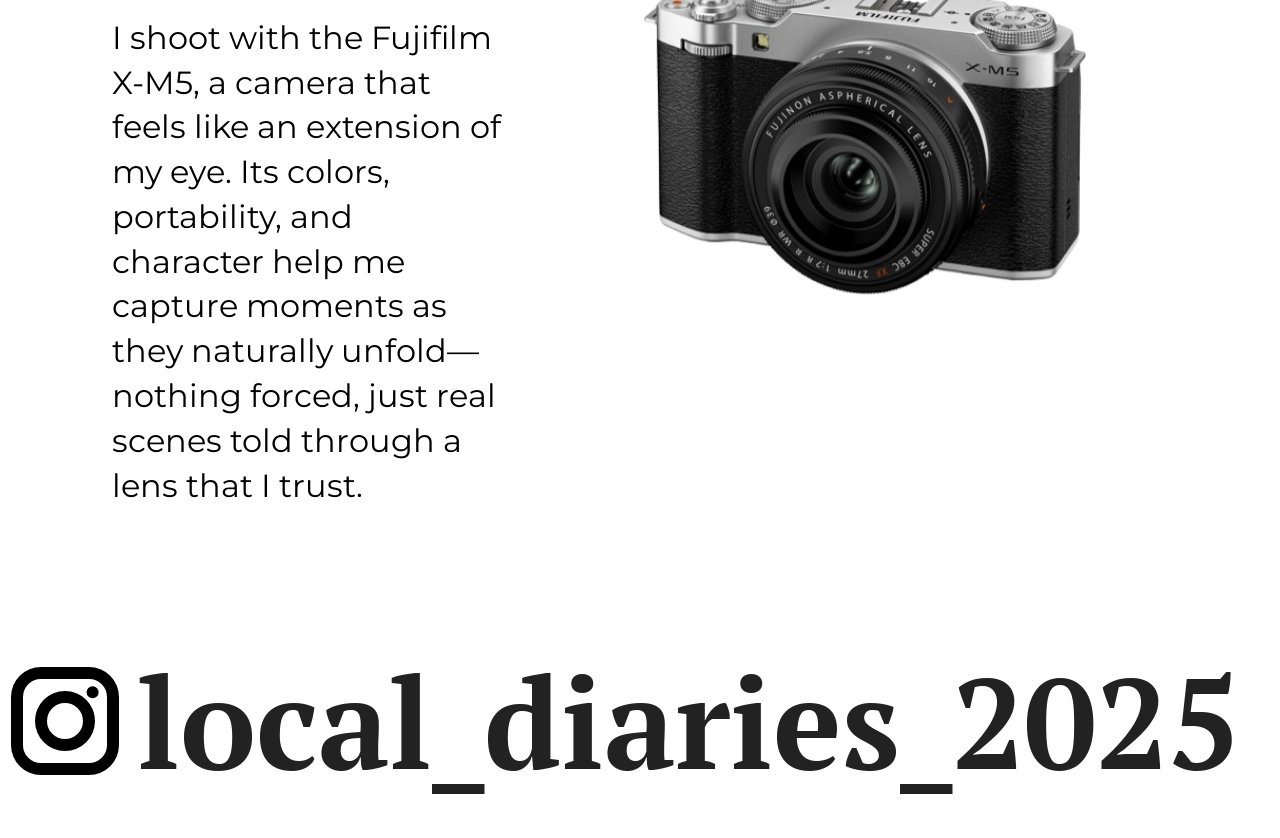
==== commit 587a08b2: "remaned css file" ====
--- a/index.html
+++ b/index.html
@@ -7,7 +7,7 @@
     <link rel="preconnect" href="https://fonts.googleapis.com">
     <link rel="preconnect" href="https://fonts.gstatic.com" crossorigin>
     <link href="https://fonts.googleapis.com/css2?family=Montserrat:ital,wght@0,100..900;1,100..900&family=PT+Serif:ital,wght@0,400;0,700;1,400;1,700&display=swap" rel="stylesheet">
-    <link rel="stylesheet" href="postfolio.css">
+    <link rel="stylesheet" href="portfolio.css">
 </head>
 <body>
     <header>
--- a/portfolio.css
+++ b/portfolio.css
@@ -0,0 +1,649 @@
+body {
+    margin: 0;
+    max-width: 100vw;
+    overflow-x: hidden;
+}
+
+html {
+    scroll-behavior: smooth;
+}
+
+header {
+    display: flex;
+    justify-content: space-between;
+    align-items: center;
+    padding: 1rem 2rem;
+    background-color: #ffffff;
+    border-bottom: 1px solid #e9ecef;
+}
+
+.logo, .start-date {
+    font-family: "PT Serif", serif;
+    font-weight: 700;
+    color: #333;
+    font-size: 1.2rem;
+}
+
+.start-date {
+    color:#979a9c;
+    font-size: 0.9rem;
+}
+
+header li {
+    list-style: none;
+    padding: 0 1rem;
+    display: inline-block;
+}
+
+header img {
+    height: 2rem;
+    padding-right: 0.5rem;
+}
+
+.start-date {
+    display: flex;
+    align-items: center;
+    font-size: 1rem;
+}
+
+header li a {
+    text-decoration: none;
+    color: #333;
+    font-family: "Montserrat", sans-serif;
+    font-weight: 500;
+    transition: all 0.3s ease;
+}
+
+header li a:hover {
+    color: #007bff;
+}
+
+.camera-container {
+    margin-top: 2rem;
+}
+
+.camera-container img {
+    height: 600px;
+    object-fit: cover;
+}
+
+.hero-images {
+    display: flex;
+    gap: 0.2rem;
+    padding: 5rem 32px;
+    /* position: relative; */
+}
+
+.heroSection h1 {
+    position: absolute;
+    top: 46%;
+    left: 38%;
+    /* transform: translate(-50%, -50%); */
+    color: white;
+    font-size: 6rem;
+    text-shadow: 2px 2px 4px rgba(0, 0, 0, 0.5);
+    font-family: "Montserrat", sans-serif;
+
+}
+
+.hero-images img {
+    height: 650px;
+    width: 350px;
+    padding: 0 2px;
+    object-fit: cover;
+}
+
+.hero-images img:nth-child(1) {
+    object-fit: cover;
+}
+
+
+.text-overlay {
+   position: relative;
+}
+
+.gallery {
+    padding-left: 32px;
+    padding-top: 2rem;
+    padding-bottom: 2rem;
+}
+
+.gallery p {
+    font-size: 2rem;
+    font-family: "Montserrat", sans-serif;
+    line-height: 1.4;
+}
+
+.highlight1 {
+    color: #999999;
+    font-size: 2.5rem;
+    font-weight: bold;
+}
+
+.highlight2 {
+    color: #666666;
+    font-weight: bold;
+    font-size: 2.5rem;
+}
+
+.highlight3 {
+    color: #333333;
+    font-size: 2.5rem;
+    font-weight: bold;
+}
+
+/* .photo-grid {
+    display: grid;
+    grid-template-columns: repeat(auto-fit, minmax(300px, 1fr));
+    gap: 1rem;
+    margin: 3rem 32px 3rem 0;
+}
+
+.photo-grid img {
+    width: 100%;
+    height: 400px;
+    object-fit: cover;
+    border-radius: 4px;
+    transition: transform 0.3s ease, box-shadow 0.3s ease;
+    cursor: pointer;
+}
+
+.photo-grid img:hover {
+    transform: scale(1.02);
+    box-shadow: 0 10px 30px rgba(0, 0, 0, 0.3);
+} */
+.photo-grid {
+    column-count: 3; /* Number of columns */
+    column-gap: 1rem;
+    padding: 3rem 32px 3rem 0;
+}
+
+.photo-grid img {
+    width: 100%;
+    height: auto; /* Natural aspect ratio */
+    object-fit: cover;
+    border-radius: 4px;
+    margin-bottom: 1rem;
+    break-inside: avoid; /* Prevents image splitting across columns */
+    transition: transform 0.3s ease, box-shadow 0.3s ease;
+    cursor: pointer;
+    display: block;
+}
+
+.photo-grid img:hover {
+    transform: scale(1.02);
+    box-shadow: 0 10px 30px rgba(0, 0, 0, 0.3);
+}
+
+
+
+.autofocus {
+    animation: autoFocusAnimation both ease;
+    animation-timeline: view(70% 5%);
+    will-change: transform, opacity;
+}
+
+@keyframes autoFocusAnimation {
+    from {
+        opacity: 0;
+        transform: translateY(100px) scale(0.8);
+    }
+    to {
+        opacity: 1;
+        transform: translate(0) scale(1);
+    }
+}
+
+.auto-tilt {
+    animation: tiltAnimation 3s ease-in-out infinite;
+}
+
+@keyframes tiltAnimation {
+    0%, 100% {
+        transform: rotate(-2deg);
+    }
+    50% {
+        transform: rotate(2deg);
+    }
+}
+
+.About {
+    margin-left: 32px;
+    margin-top: -8rem;
+    font-size: 2rem;
+    font-family: "Montserrat", sans-serif;
+    line-height: 1.4;
+}
+
+.fadeInFadeOut {
+    animation: fadeInFadeOutAnimation 5s ease;
+}
+
+@keyframes fadeInFadeOutAnimation {
+    0%, 100% {
+        opacity: 0.5;
+    }
+    50% {
+        opacity: 1;
+    }
+}
+
+.quote {
+    position: relative;
+    bottom: 18rem;
+    left: 15.5rem;
+    max-width: 60vw;
+    text-align: right;
+    color: black;
+    font-size: 6rem !important;
+    font-family: "Montserrat", sans-serif !important;
+    margin: 2rem auto !important;
+    font-weight: bold;
+    text-shadow: 2px 2px 4px rgba(255, 255, 255, 0.5);
+    line-height: 6rem !important;
+}
+
+.me, .camBuddy{
+    display: flex;
+    flex: 50% 50%;
+    padding-right: 5rem;
+    padding-left: 5rem;
+    align-items: center;
+}
+
+.me img {
+    margin-right: 7rem;
+}
+
+.me {
+    font-family: "Montserrat", sans-serif;
+}
+
+.me p {
+    font-family: "Montserrat", sans-serif;
+}
+
+.camBuddy img {
+    height: 400px;
+
+}
+
+/* Scroll-triggered animation: Slide in from left */
+.slide-in-left {
+    animation: slideInLeftAnimation both ease;
+    animation-timeline: view(60% 10%);
+    will-change: transform, opacity;
+}
+
+@keyframes slideInLeftAnimation {
+    from {
+        opacity: 1;
+        transform: translateX(-200px);
+    }
+    to {
+        opacity: 1;
+        transform: translateX(0);
+    }
+}
+
+/* Scroll-triggered animation: Slide in from right */
+.slide-in-right {
+    animation: slideInRightAnimation both ease;
+    animation-timeline: view(60% 10%);
+    will-change: transform, opacity;
+}
+
+@keyframes slideInRightAnimation {
+    from {
+        opacity: 1;
+        transform: translateX(200px);
+    }
+    to {
+        opacity: 1;
+        transform: translateX(0);
+    }
+}
+
+/* Text lazy loading animation: Lines appear from left with stagger */
+.text-lazy-left {
+    animation: textLazyLeftAnimation both ease;
+    animation-timeline: view(60% 10%);
+}
+
+.text-lazy-left > * {
+    opacity: 0;
+    transform: translateX(-50px);
+    animation: textLineLeftAnimation 0.6s ease forwards;
+    animation-timeline: view(60% 10%);
+}
+
+.text-lazy-left > *:nth-child(1) { animation-delay: 0s; }
+.text-lazy-left > *:nth-child(2) { animation-delay: 0.1s; }
+
+@keyframes textLazyLeftAnimation {
+    from {
+        opacity: 0;
+    }
+    to {
+        opacity: 1;
+    }
+}
+
+@keyframes textLineLeftAnimation {
+    from {
+        opacity: 0;
+        transform: translateX(-50px);
+    }
+    to {
+        opacity: 1;
+        transform: translateX(0);
+    }
+}
+
+/* Text lazy loading animation: Lines appear from right with stagger */
+.text-lazy-right {
+    animation: textLazyRightAnimation both ease;
+    animation-timeline: view(60% 10%);
+}
+
+.text-lazy-right > * {
+    opacity: 0;
+    transform: translateX(50px);
+    animation: textLineRightAnimation 0.6s ease forwards;
+    animation-timeline: view(60% 10%);
+}
+
+.text-lazy-right > *:nth-child(1) { animation-delay: 0s; }
+.text-lazy-right > *:nth-child(2) { animation-delay: 0.1s; }
+
+@keyframes textLazyRightAnimation {
+    from {
+        opacity: 0;
+    }
+    to {
+        opacity: 1;
+    }
+}
+
+@keyframes textLineRightAnimation {
+    from {
+        opacity: 0;
+        transform: translateX(50px);
+    }
+    to {
+        opacity: 1;
+        transform: translateX(0);
+    }
+}
+
+.footerInformation {
+    display: flex;
+    padding-top: 6rem;
+    padding-bottom: 2rem;
+    padding-right: 3rem;
+    font-family: "PT Serif", serif;
+    font-size: 8rem;
+    font-weight: 700;
+    align-items: center;   
+    justify-content: center;
+}
+
+.footerInformation img {
+    height: 9rem;
+}
+
+.footer a {
+    text-decoration: none;
+    color:#222222;
+}
+
+.footerInformation p {
+    margin: 0;
+    text-decoration: none;
+}
+
+/* ========================================
+   MOBILE RESPONSIVE MEDIA QUERIES
+   ======================================== */
+
+/* Tablet View (1024px and below) */
+@media (max-width: 1024px) {
+    .photo-grid {
+        column-count: 2;
+        padding: 2rem 1.5rem 2rem 0;
+    }
+    
+    .quote {
+        font-size: 4rem !important;
+        line-height: 4.5rem !important;
+        bottom: 12rem;
+        left: 8rem;
+        max-width: 70vw;
+    }
+    
+    .me, .camBuddy {
+        padding-right: 3rem;
+        padding-left: 3rem;
+    }
+    
+    .me img {
+        margin-right: 4rem;
+    }
+    
+    .footerInformation {
+        font-size: 6rem;
+        padding-right: 2rem;
+    }
+    
+    .footerInformation img {
+        height: 7rem;
+    }
+}
+
+/* Mobile View (768px and below) */
+@media (max-width: 768px) {
+    body {
+        overflow-x: hidden;
+    }
+    
+    /* Header */
+    header {
+        padding: 0.75rem 0.5rem;
+        flex-wrap: wrap;
+        overflow: visible;
+    }
+    
+    header nav {
+        order: 3;
+        width: 100%;
+        text-align: center;
+        margin-top: 0.5rem;
+    }
+    
+    header li {
+        padding: 0 0.4rem;
+        font-size: 0.85rem;
+    }
+    
+    header ul {
+        padding: 0;
+        margin: 0;
+    }
+    
+    header img {
+        height: 1.5rem;
+    }
+    
+    .logo {
+        font-size: 1rem;
+        white-space: nowrap;
+    }
+    
+    .start-date {
+        font-size: 0.8rem;
+    }
+    
+    /* Hero Section */
+    .hero-images {
+        flex-direction: column;
+        padding: 2rem 1rem;
+        gap: 0.5rem;
+    }
+    
+    .hero-images img {
+        height: 300px;
+        width: 100%;
+        padding: 0;
+    }
+    
+    .heroSection h1 {
+        font-size: 2.5rem;
+        top: 30%;
+        left: 50%;
+        transform: translateX(-50%);
+        text-align: center;
+        width: 90%;
+    }
+    
+    /* Gallery */
+    .gallery {
+        padding-left: 1rem;
+        padding-right: 1rem;
+        padding-top: 1.5rem;
+        padding-bottom: 1.5rem;
+    }
+    
+    .gallery p {
+        font-size: 1.3rem;
+        line-height: 1.6;
+    }
+    
+    .gallery > p:first-of-type br {
+        display: none;
+    }
+    
+    .highlight1, .highlight2, .highlight3 {
+        font-size: 1.6rem;
+    }
+    
+    /* Photo Grid */
+    .photo-grid {
+        column-count: 1;
+        padding: 2rem 1rem 2rem 0;
+    }
+    
+    /* Quote */
+    .quote {
+        position: static;
+        font-size: 2rem !important;
+        line-height: 2.5rem !important;
+        max-width: 90vw;
+        text-align: center;
+        margin: 3rem auto 2rem auto !important;
+        padding: 0 1rem;
+    }
+    
+    /* About Section */
+    .About {
+        margin-left: 1rem;
+        margin-right: 1rem;
+        margin-top: 2rem;
+        font-size: 1rem;
+    }
+    
+    .me, .camBuddy {
+        flex-direction: column;
+        padding-right: 1rem;
+        padding-left: 1rem;
+        margin-bottom: 3rem;
+    }
+    
+    .me img {
+        margin-right: 0;
+        margin-bottom: 2rem;
+        max-width: 100%;
+        height: auto;
+    }
+    
+    .camBuddy {
+        flex-direction: column-reverse;
+    }
+    
+    .camBuddy img {
+        height: auto;
+        max-width: 100%;
+        margin-bottom: 2rem;
+    }
+    
+    .me h2, .camBuddy h2 {
+        font-size: 1.5rem;
+    }
+    
+    .me p, .camBuddy p {
+        font-size: 1rem;
+        line-height: 1.6;
+    }
+    
+    /* Footer */
+    .footerInformation {
+        flex-direction: column;
+        font-size: 2rem;
+        padding-top: 3rem;
+        padding-bottom: 1.5rem;
+        padding-right: 1rem;
+        padding-left: 1rem;
+        text-align: center;
+    }
+    
+    .footerInformation img {
+        height: 4rem;
+        margin-bottom: 1rem;
+    }
+    
+    .footerInformation p {
+        word-break: break-word;
+    }
+    
+    /* Animations - Reduce motion on mobile */
+    .slide-in-left,
+    .slide-in-right {
+        animation-duration: 0.4s;
+    }
+    
+    .text-lazy-left > *,
+    .text-lazy-right > * {
+        animation-duration: 0.4s;
+    }
+}
+
+/* Small Mobile View (480px and below) */
+@media (max-width: 480px) {
+    .hero-images img {
+        height: 250px;
+    }
+    
+    .heroSection h1 {
+        font-size: 2rem;
+    }
+    
+    .gallery p {
+        font-size: 1.1rem;
+    }
+    
+    .highlight1, .highlight2, .highlight3 {
+        font-size: 1.3rem;
+    }
+    
+    .quote {
+        font-size: 1.5rem !important;
+        line-height: 2rem !important;
+    }
+    
+    .footerInformation {
+        font-size: 1.5rem;
+    }
+    
+    .footerInformation img {
+        height: 3rem;
+    }
+}
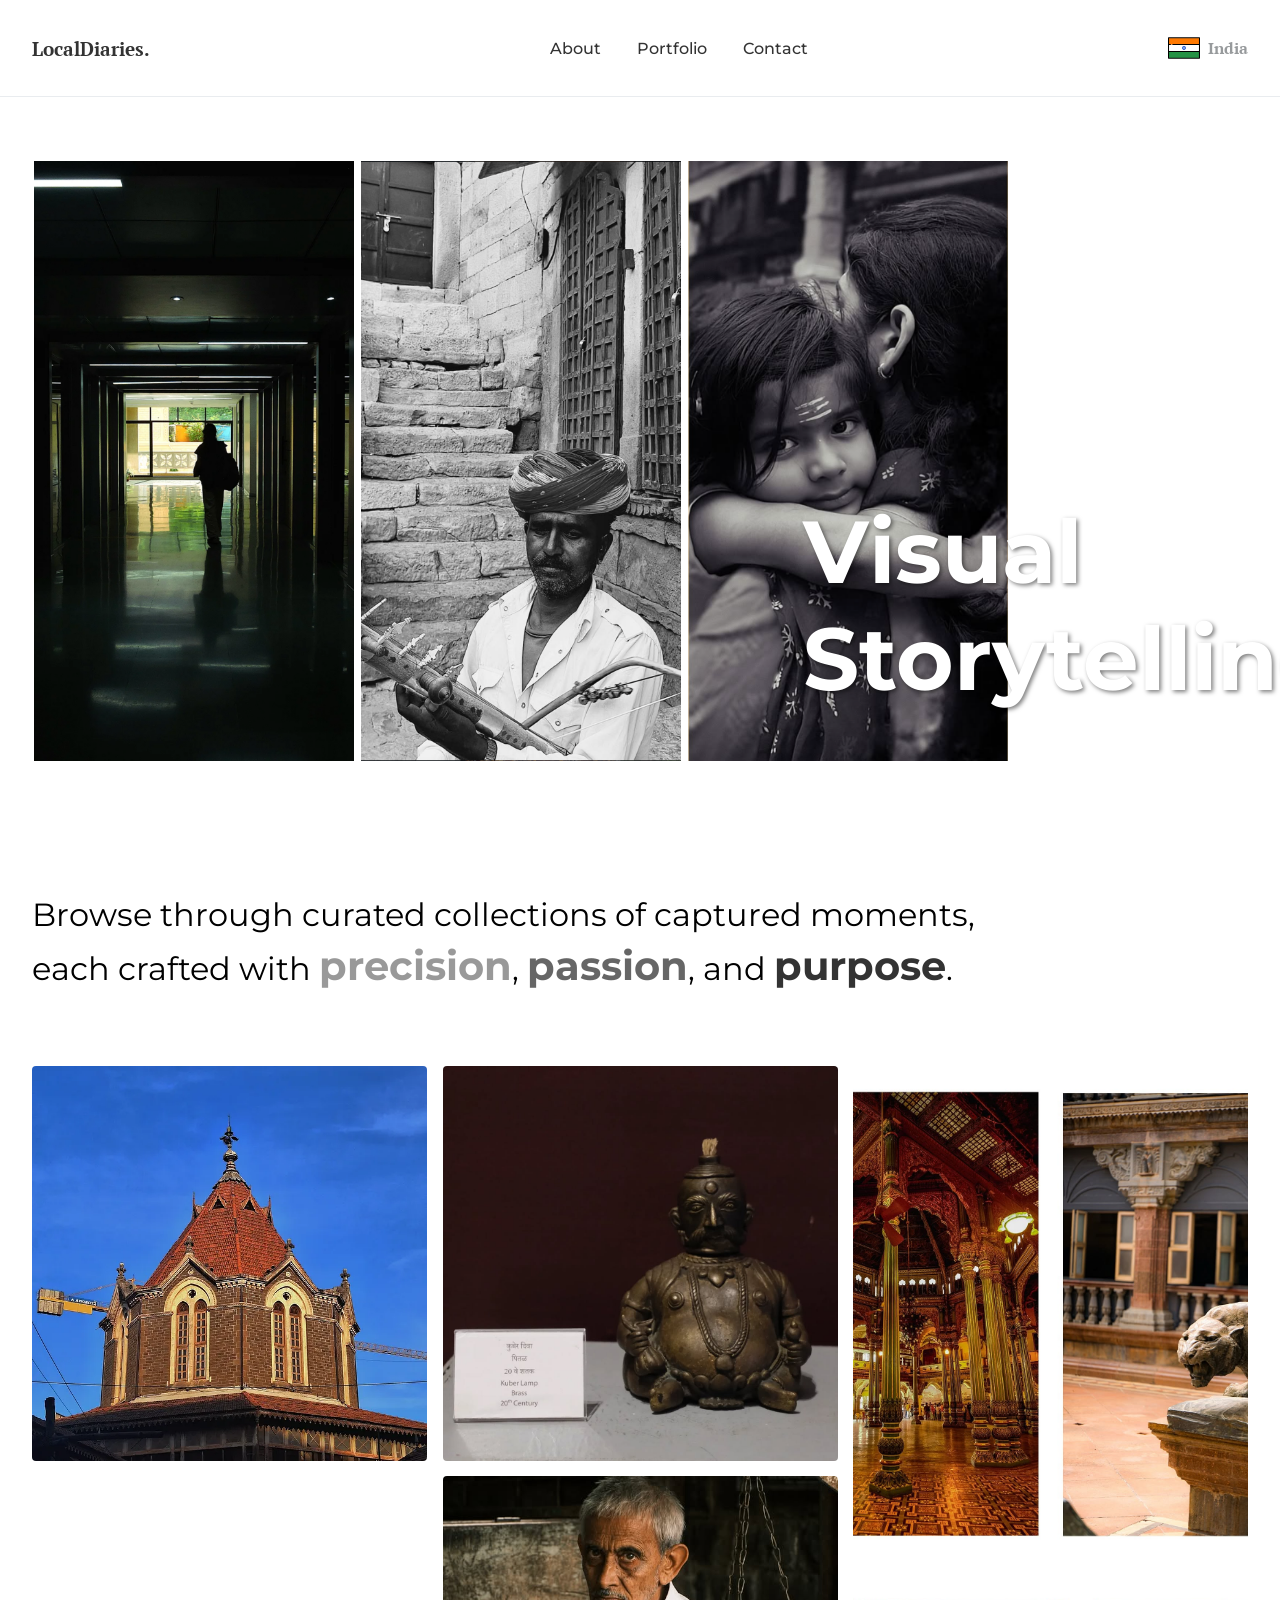
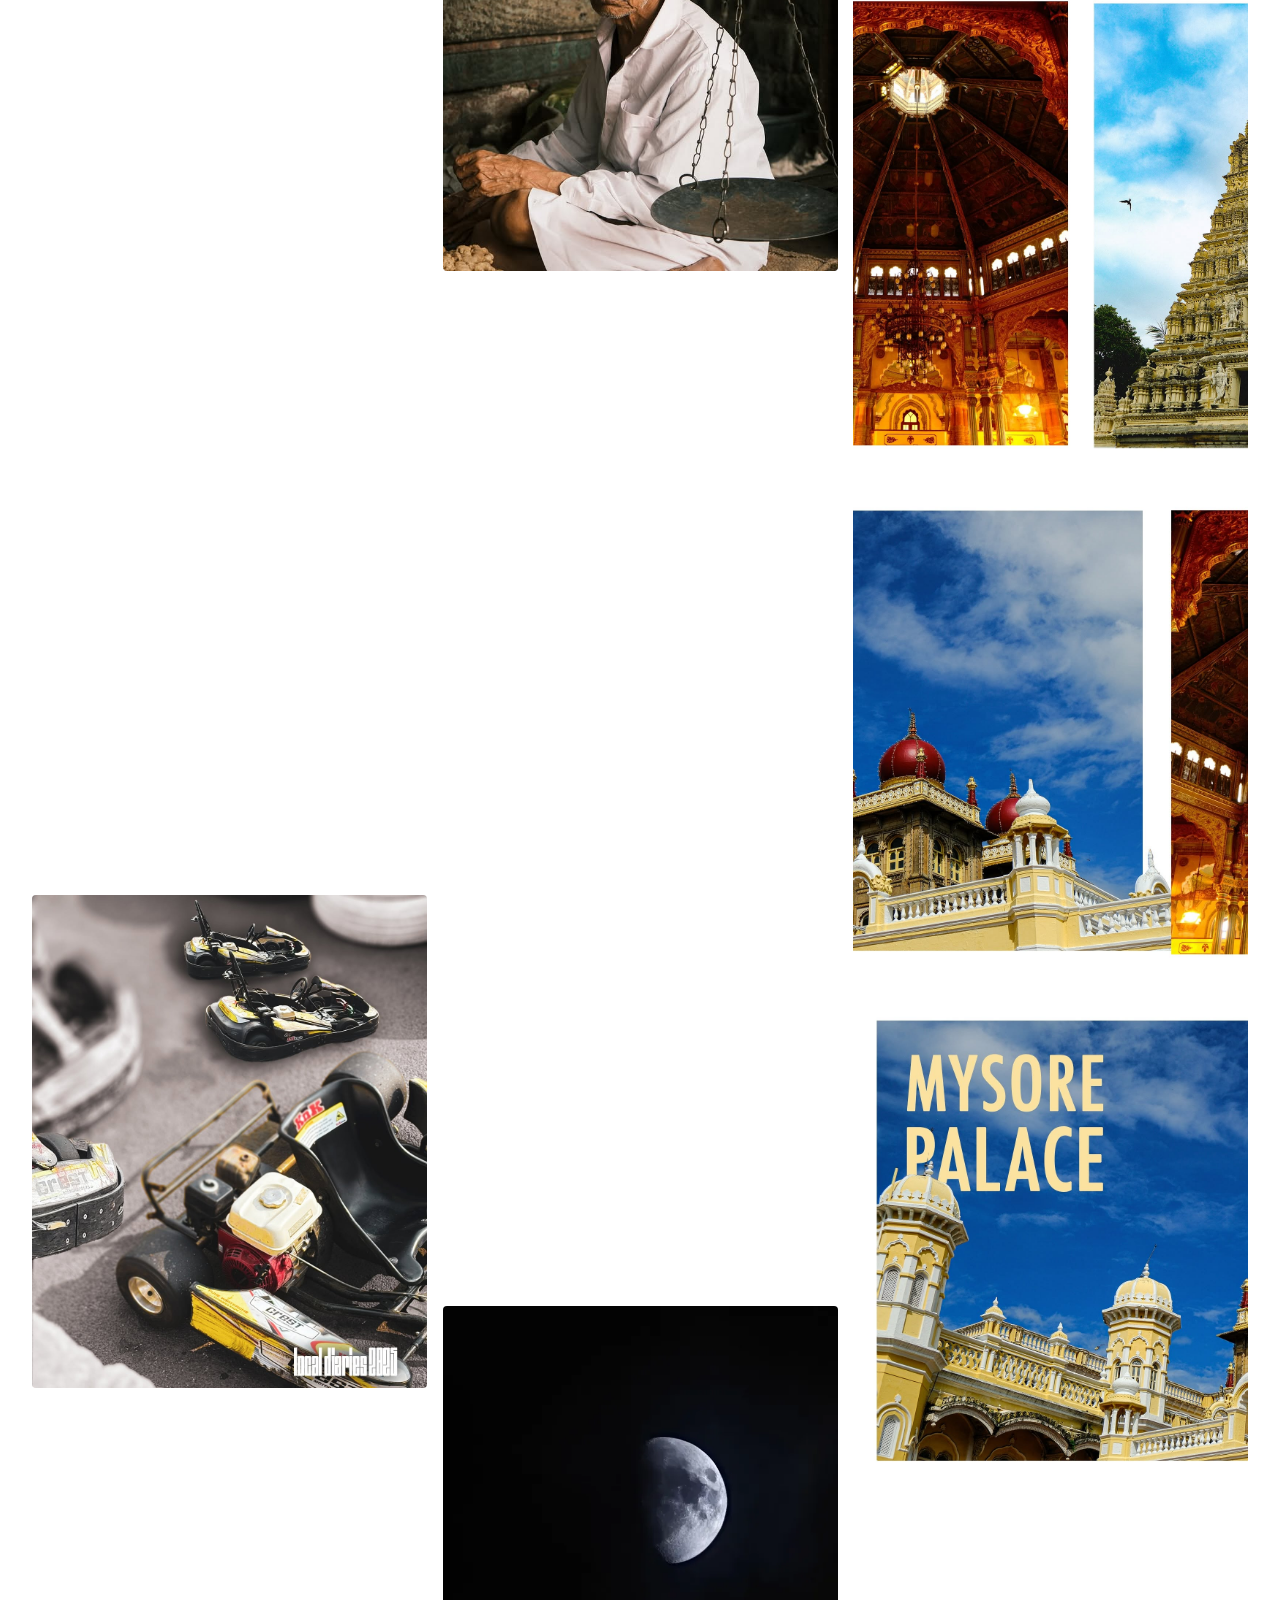
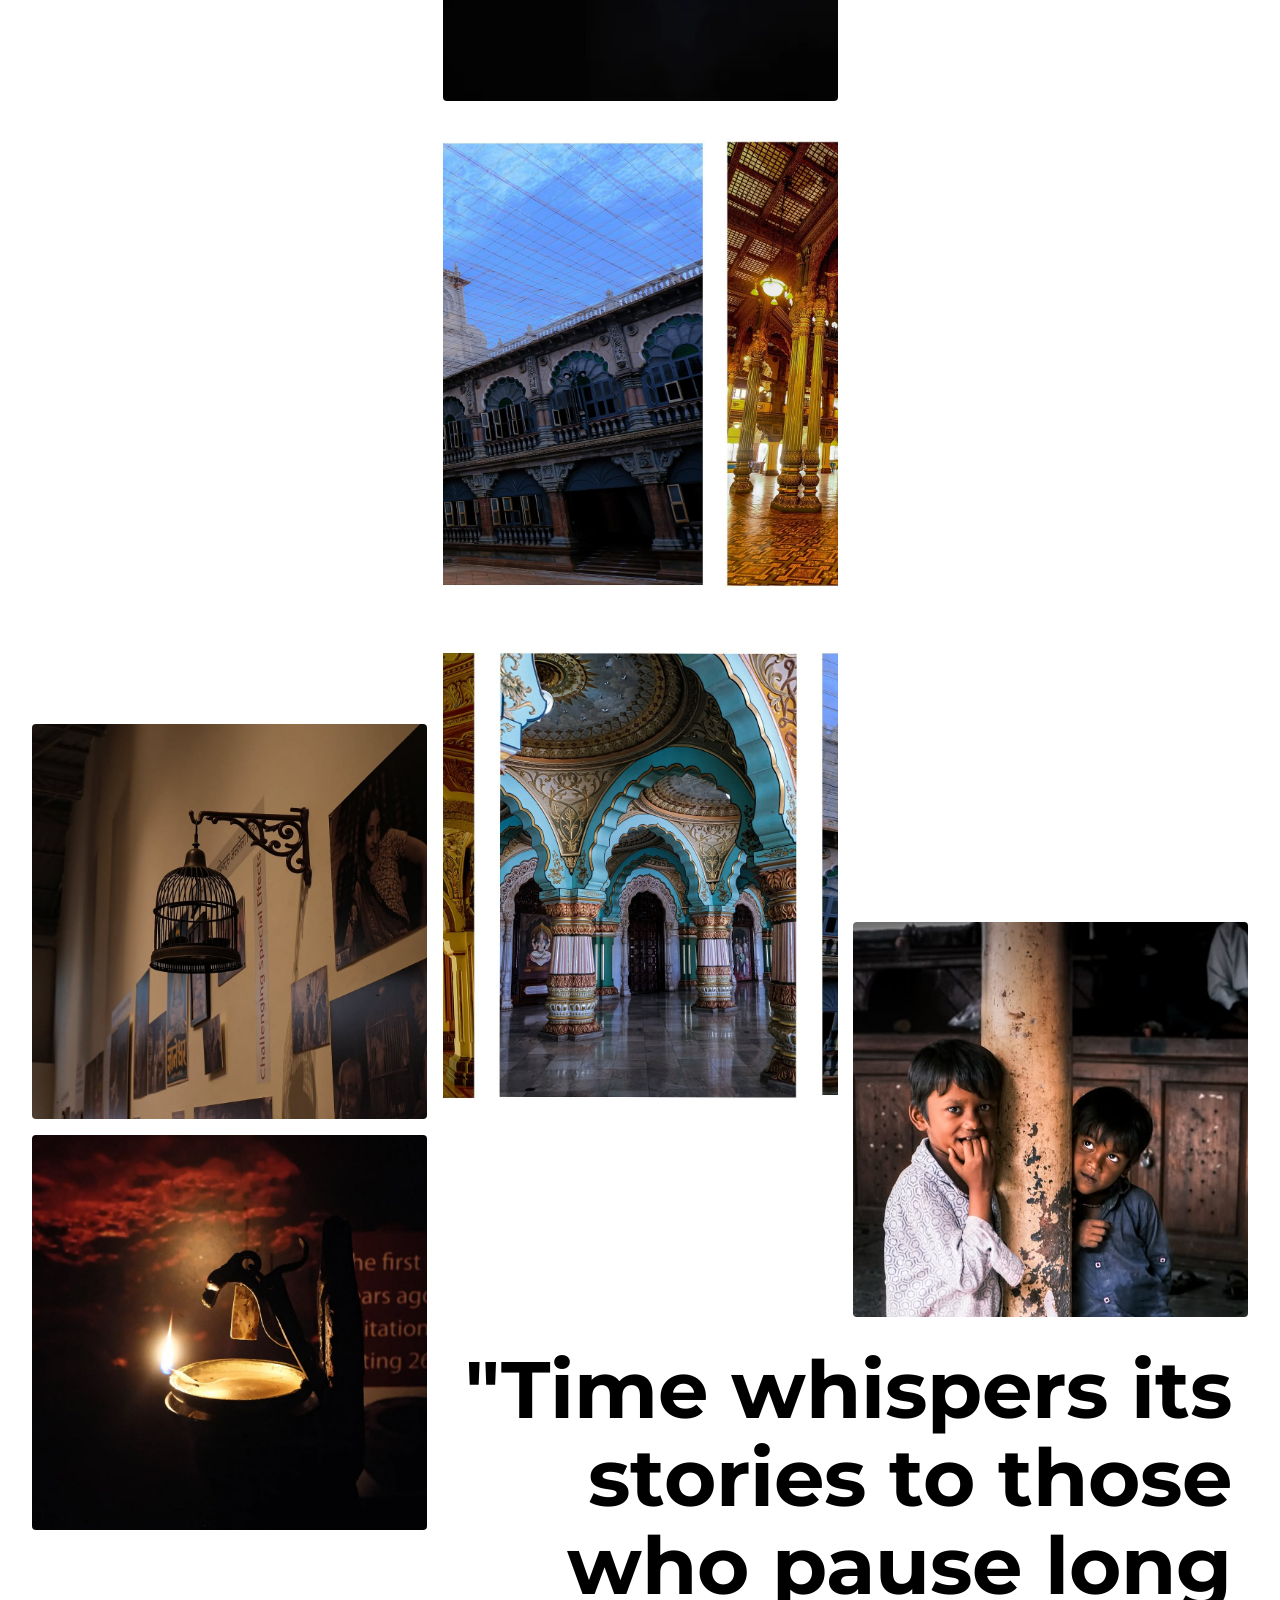
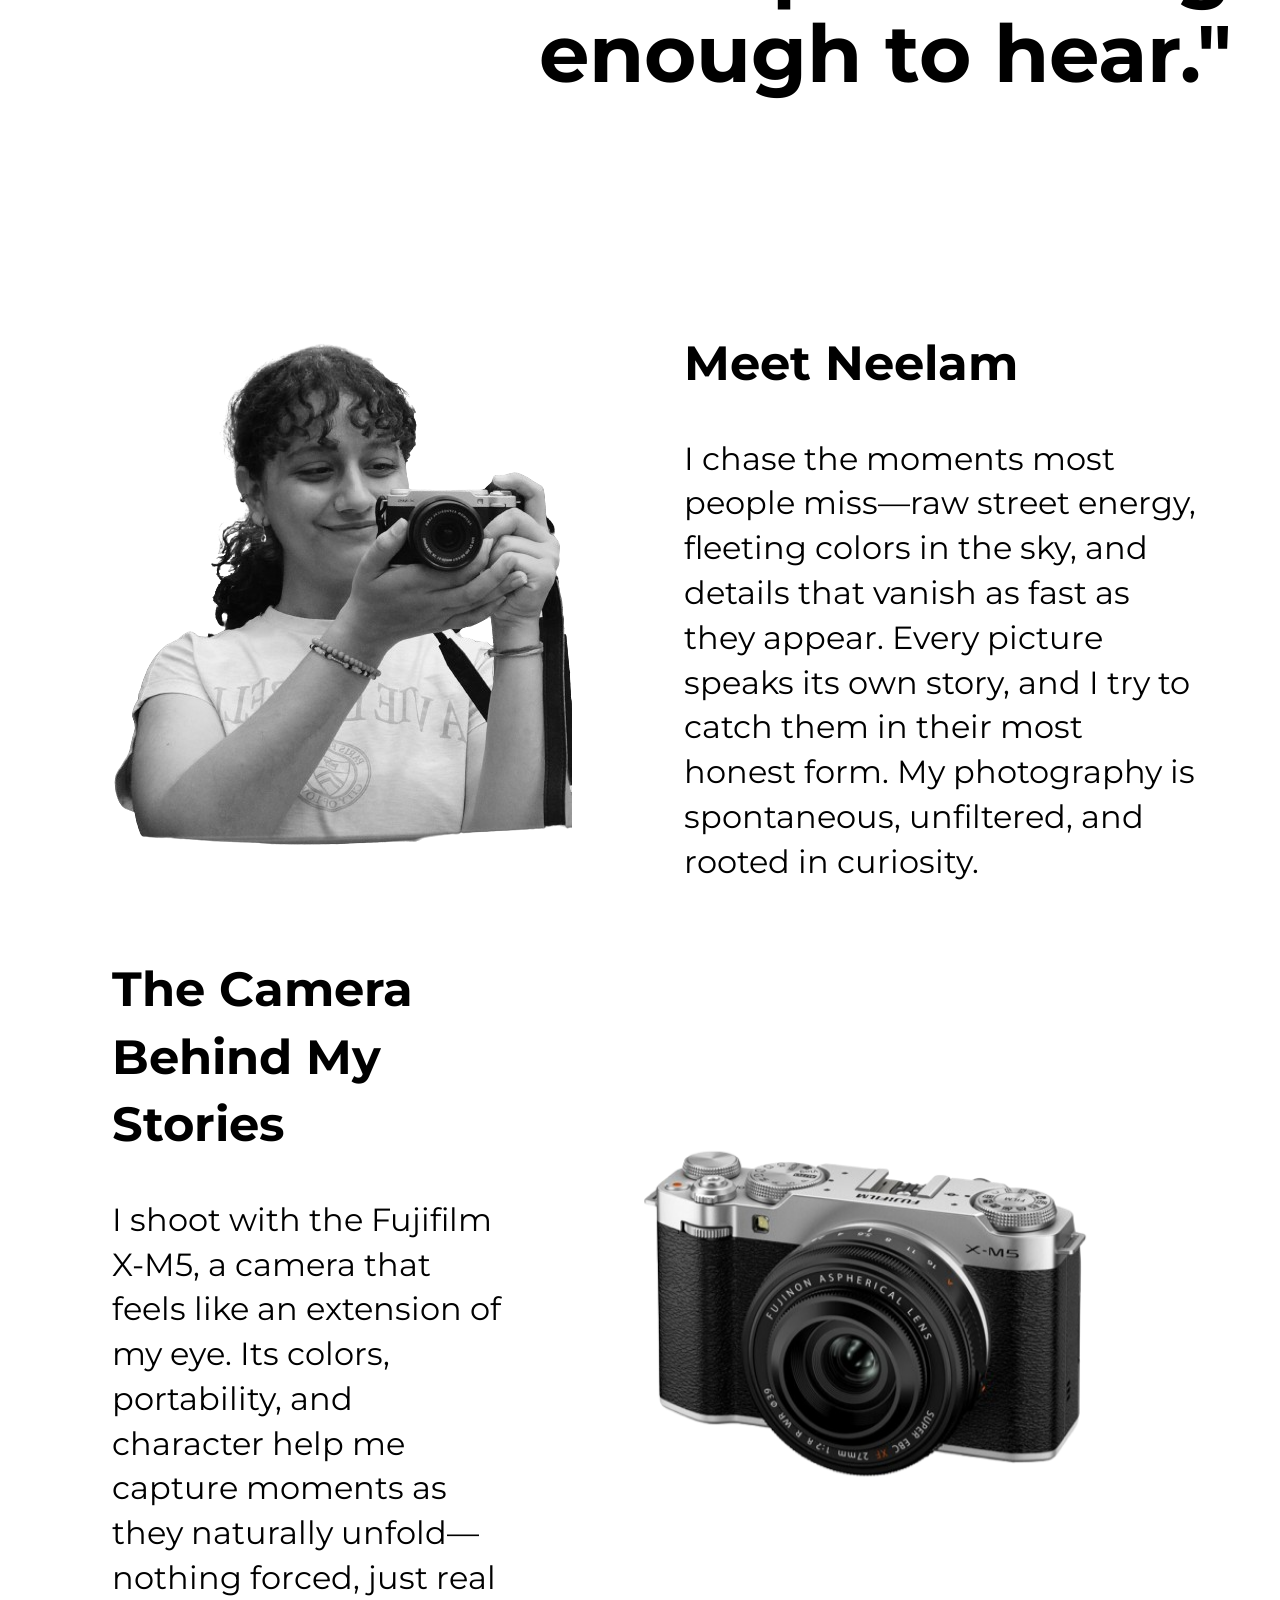
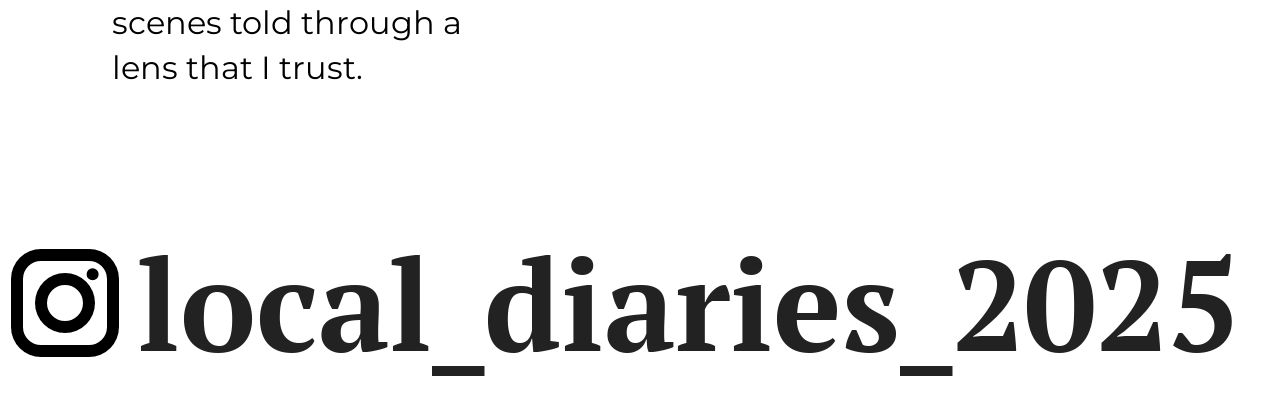
==== commit 163caffb: "added meta and robot.txt" ====
--- a/index.html
+++ b/index.html
@@ -3,10 +3,37 @@
 <head>
     <meta charset="UTF-8">
     <meta name="viewport" content="width=device-width, initial-scale=1.0">
-    <title>Document</title>
+    <title>Local Diaries by Neelam</title>
+    
+    <!-- SEO Meta Tags -->
+    <meta name="description" content="Local Diaries is a photography portfolio showcasing raw street energy, fleeting moments, and spontaneous storytelling through the lens of Neelam. Shot with Fujifilm X-M5, capturing India's unfiltered beauty.">
+    <meta name="keywords" content="photography, portfolio, street photography, India photography, Fujifilm X-M5, visual storytelling, local diaries, Neelam photographer, candid photography, travel photography">
+    <meta name="author" content="Neelam">
+    <meta name="robots" content="index, follow">
+    <meta name="language" content="English">
+    <meta name="revisit-after" content="7 days">
+    
+    
+    
+    <!-- Additional Meta Tags -->
+    <meta name="theme-color" content="#ffffff">
+    <meta name="apple-mobile-web-app-capable" content="yes">
+    <meta name="apple-mobile-web-app-status-bar-style" content="default">
+    <meta name="apple-mobile-web-app-title" content="Local Diaries">
+    
+    <!-- Favicons -->
+    <link rel="apple-touch-icon" sizes="180x180" href="./Assets/favicon_io/apple-touch-icon.png">
+    <link rel="icon" type="image/png" sizes="32x32" href="./Assets/favicon_io/favicon-32x32.png">
+    <link rel="icon" type="image/png" sizes="16x16" href="./Assets/favicon_io/favicon-16x16.png">
+    <link rel="manifest" href="./Assets/favicon_io/site.webmanifest">
+    <link rel="shortcut icon" href="./Assets/favicon_io/favicon.ico">
+    
+    <!-- Fonts -->
     <link rel="preconnect" href="https://fonts.googleapis.com">
     <link rel="preconnect" href="https://fonts.gstatic.com" crossorigin>
     <link href="https://fonts.googleapis.com/css2?family=Montserrat:ital,wght@0,100..900;1,100..900&family=PT+Serif:ital,wght@0,400;0,700;1,400;1,700&display=swap" rel="stylesheet">
+    
+    <!-- Stylesheet -->
     <link rel="stylesheet" href="portfolio.css">
 </head>
 <body>
--- a/portfolio.css
+++ b/portfolio.css
@@ -406,8 +406,92 @@
    MOBILE RESPONSIVE MEDIA QUERIES
    ======================================== */
 
-/* Tablet View (1024px and below) */
+/* iPad Pro 12.9" Landscape (1366px and below) */
+@media (max-width: 1366px) {
+    .hero-images {
+        padding: 4rem 2rem;
+    }
+    
+    .hero-images img {
+        height: 600px;
+        width: 320px;
+    }
+    
+    .heroSection h1 {
+        font-size: 5.5rem;
+        left: 36%;
+    }
+    
+    .gallery {
+        padding-left: 2rem;
+    }
+    
+    .photo-grid {
+        column-count: 3;
+        padding: 2.5rem 2rem 2.5rem 0;
+    }
+    
+    .quote {
+        font-size: 5rem !important;
+        line-height: 5.5rem !important;
+        bottom: 16rem;
+        left: 12rem;
+    }
+}
+
+/* iPad Pro 11" & iPad Air Landscape (1194px and below) */
+@media (max-width: 1194px) {
+    .hero-images img {
+        height: 550px;
+        width: 300px;
+    }
+    
+    .heroSection h1 {
+        font-size: 5rem;
+        left: 35%;
+    }
+    
+    .photo-grid {
+        column-count: 3;
+    }
+    
+    .quote {
+        font-size: 4.5rem !important;
+        line-height: 5rem !important;
+        bottom: 14rem;
+        left: 10rem;
+    }
+    
+    .me, .camBuddy {
+        padding-right: 4rem;
+        padding-left: 4rem;
+    }
+    
+    .me img {
+        margin-right: 5rem;
+    }
+    
+    .footerInformation {
+        font-size: 6.5rem;
+    }
+}
+
+/* Standard Tablet & iPad Portrait (1024px and below) */
 @media (max-width: 1024px) {
+    .hero-images {
+        padding: 3rem 1.5rem;
+    }
+    
+    .hero-images img {
+        height: 500px;
+        width: 280px;
+    }
+    
+    .heroSection h1 {
+        font-size: 4.5rem;
+        left: 32%;
+    }
+    
     .photo-grid {
         column-count: 2;
         padding: 2rem 1.5rem 2rem 0;
@@ -437,6 +521,64 @@
     
     .footerInformation img {
         height: 7rem;
+    }
+}
+
+/* iPad Air & iPad 10.2" Portrait (820px - 834px) */
+@media (max-width: 834px) and (min-width: 820px) {
+    .hero-images {
+        padding: 2.5rem 1.5rem;
+    }
+    
+    .hero-images img {
+        height: 450px;
+        width: 250px;
+    }
+    
+    .heroSection h1 {
+        font-size: 4rem;
+        left: 28%;
+    }
+    
+    .gallery p {
+        font-size: 1.8rem;
+    }
+    
+    .highlight1, .highlight2, .highlight3 {
+        font-size: 2.2rem;
+    }
+    
+    .photo-grid {
+        column-count: 2;
+    }
+    
+    .quote {
+        font-size: 3.5rem !important;
+        line-height: 4rem !important;
+        bottom: 10rem;
+        left: 6rem;
+    }
+    
+    .me, .camBuddy {
+        padding-right: 2.5rem;
+        padding-left: 2.5rem;
+    }
+    
+    .me img {
+        margin-right: 3rem;
+        max-width: 350px;
+    }
+    
+    .camBuddy img {
+        max-width: 350px;
+    }
+    
+    .footerInformation {
+        font-size: 5rem;
+    }
+    
+    .footerInformation img {
+        height: 6rem;
     }
 }
 
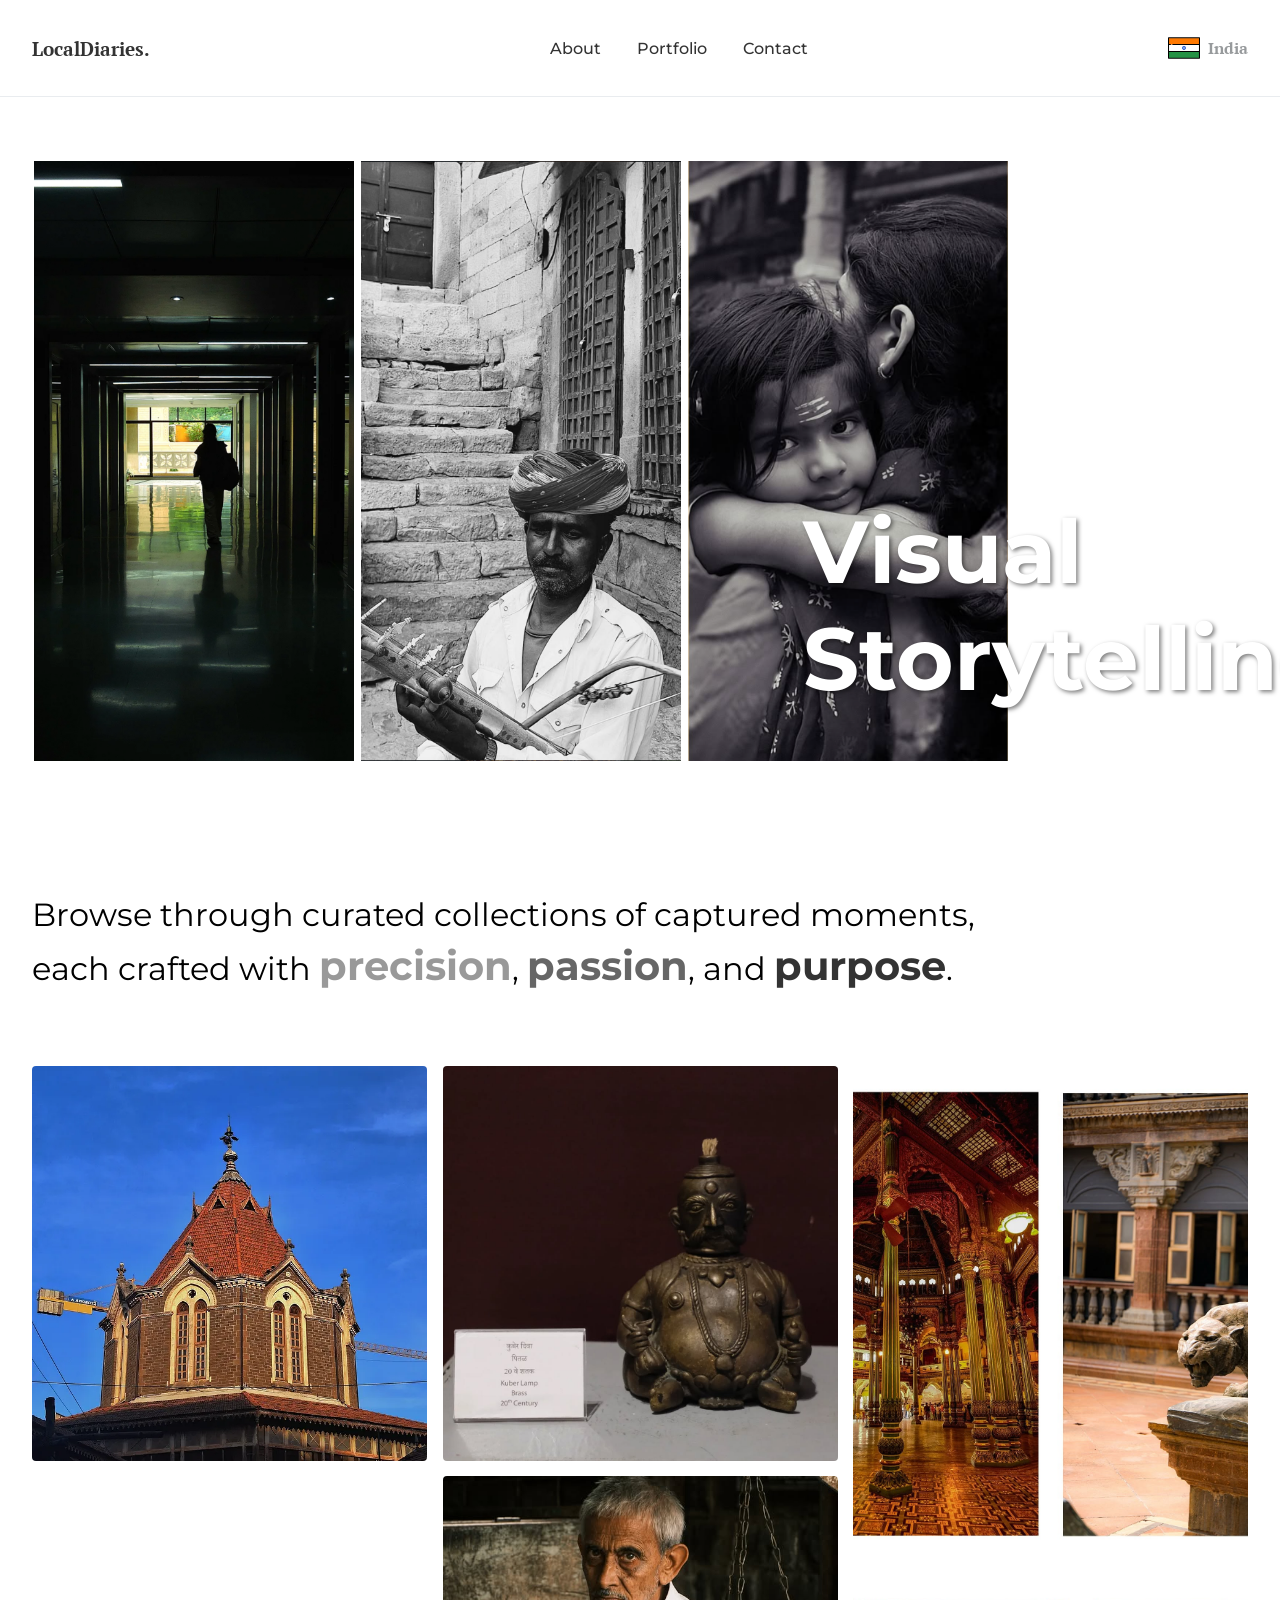
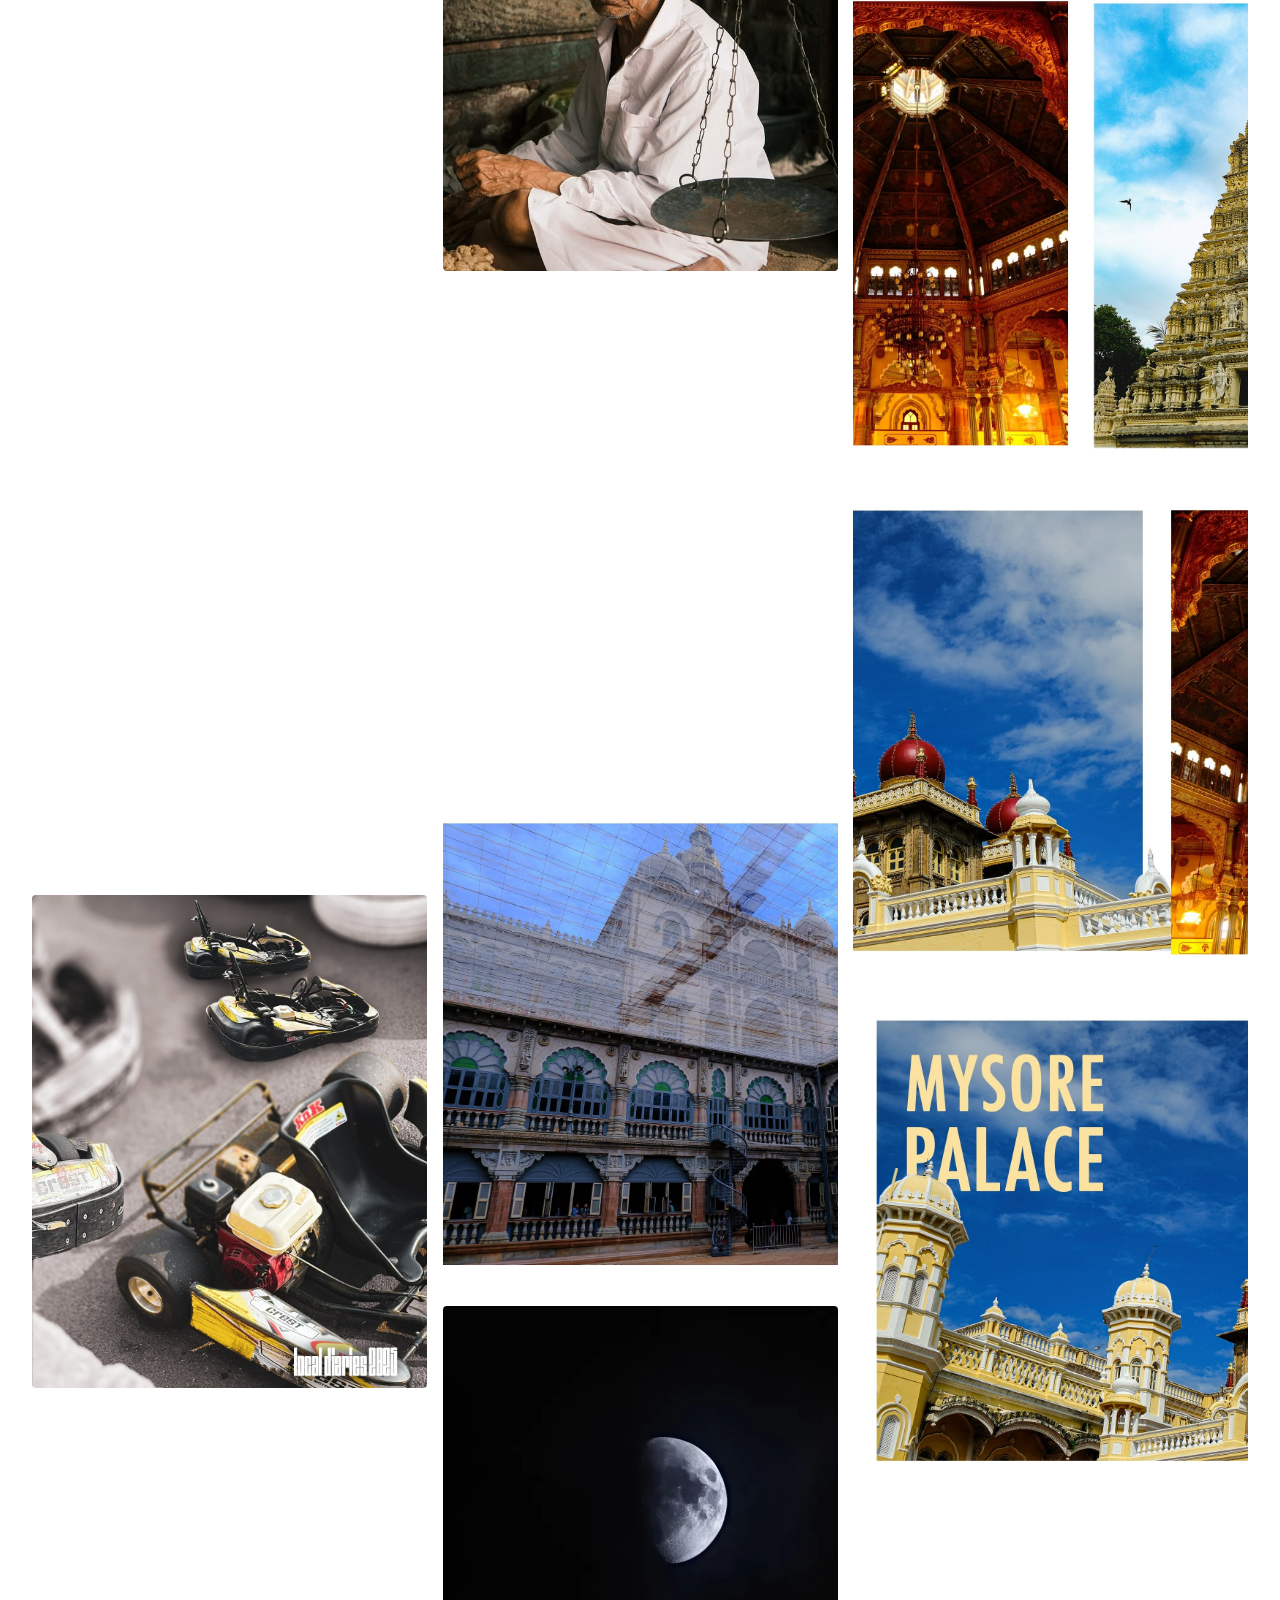
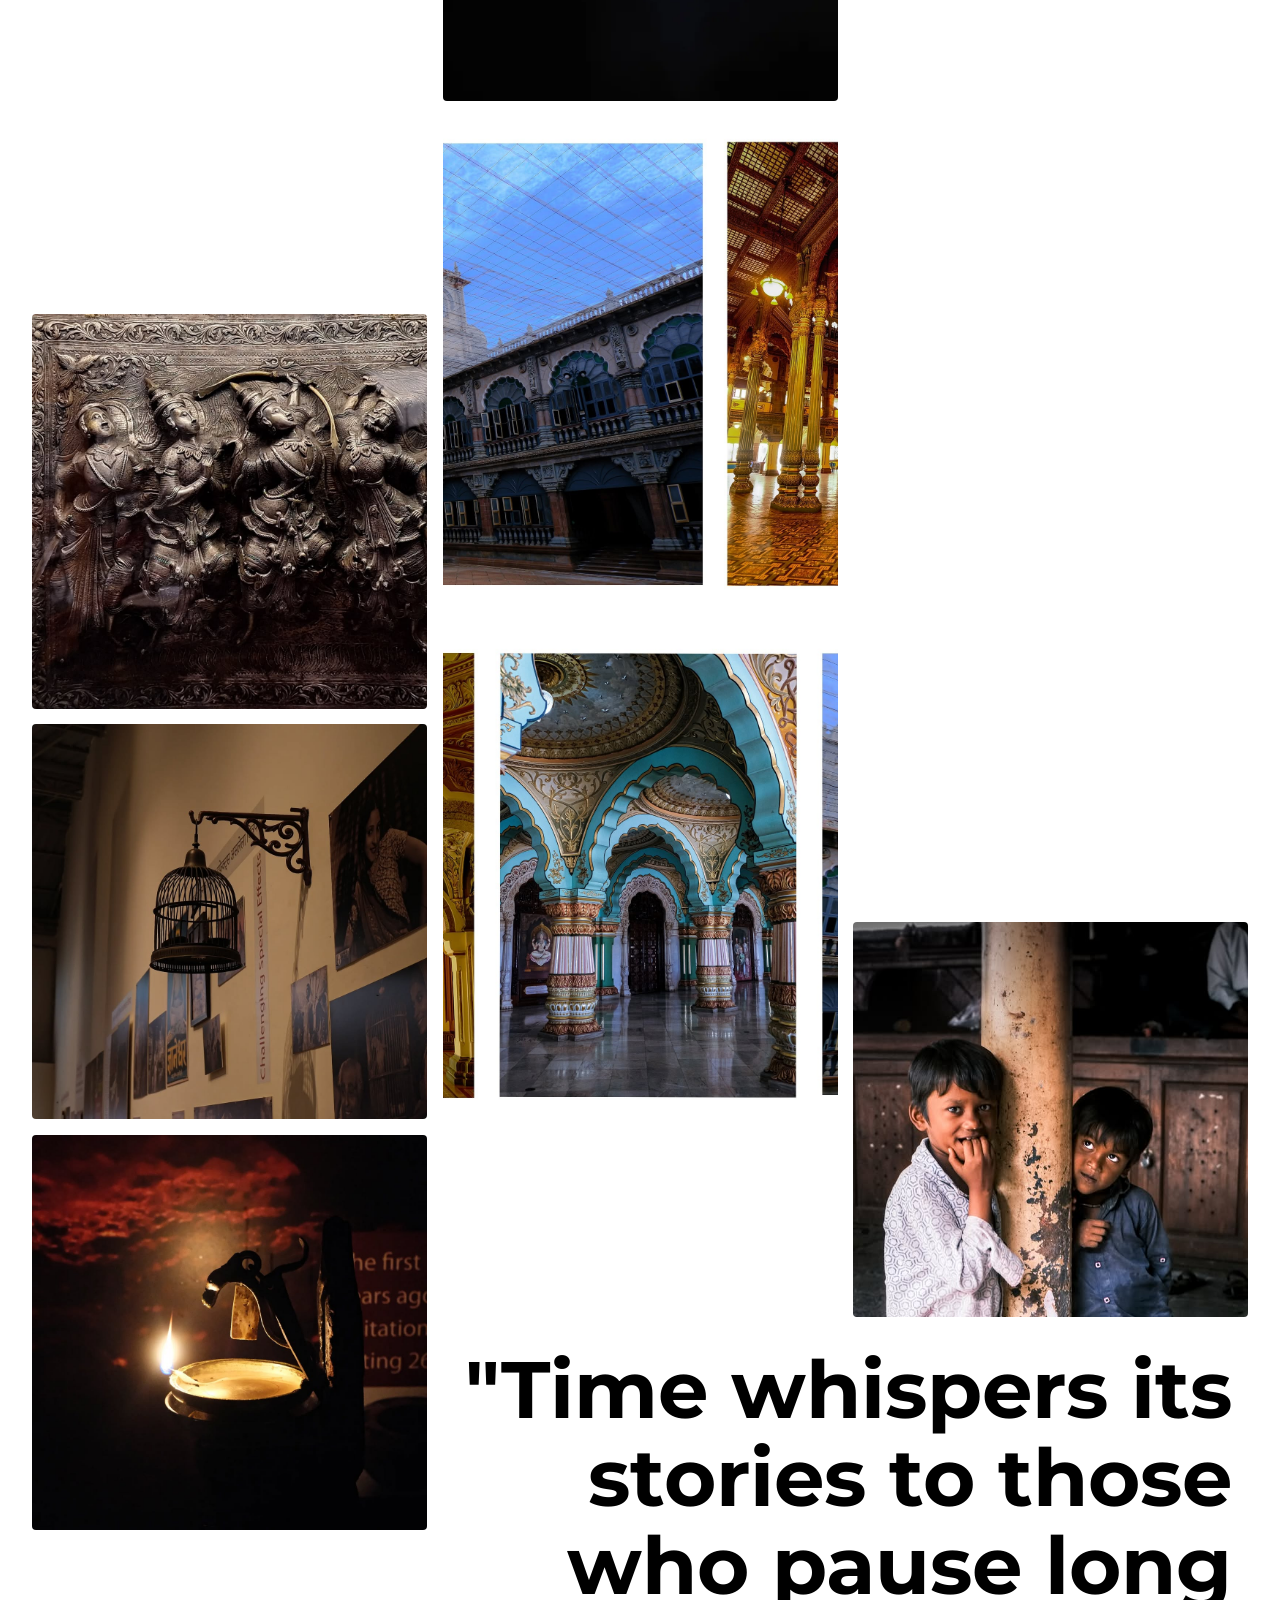
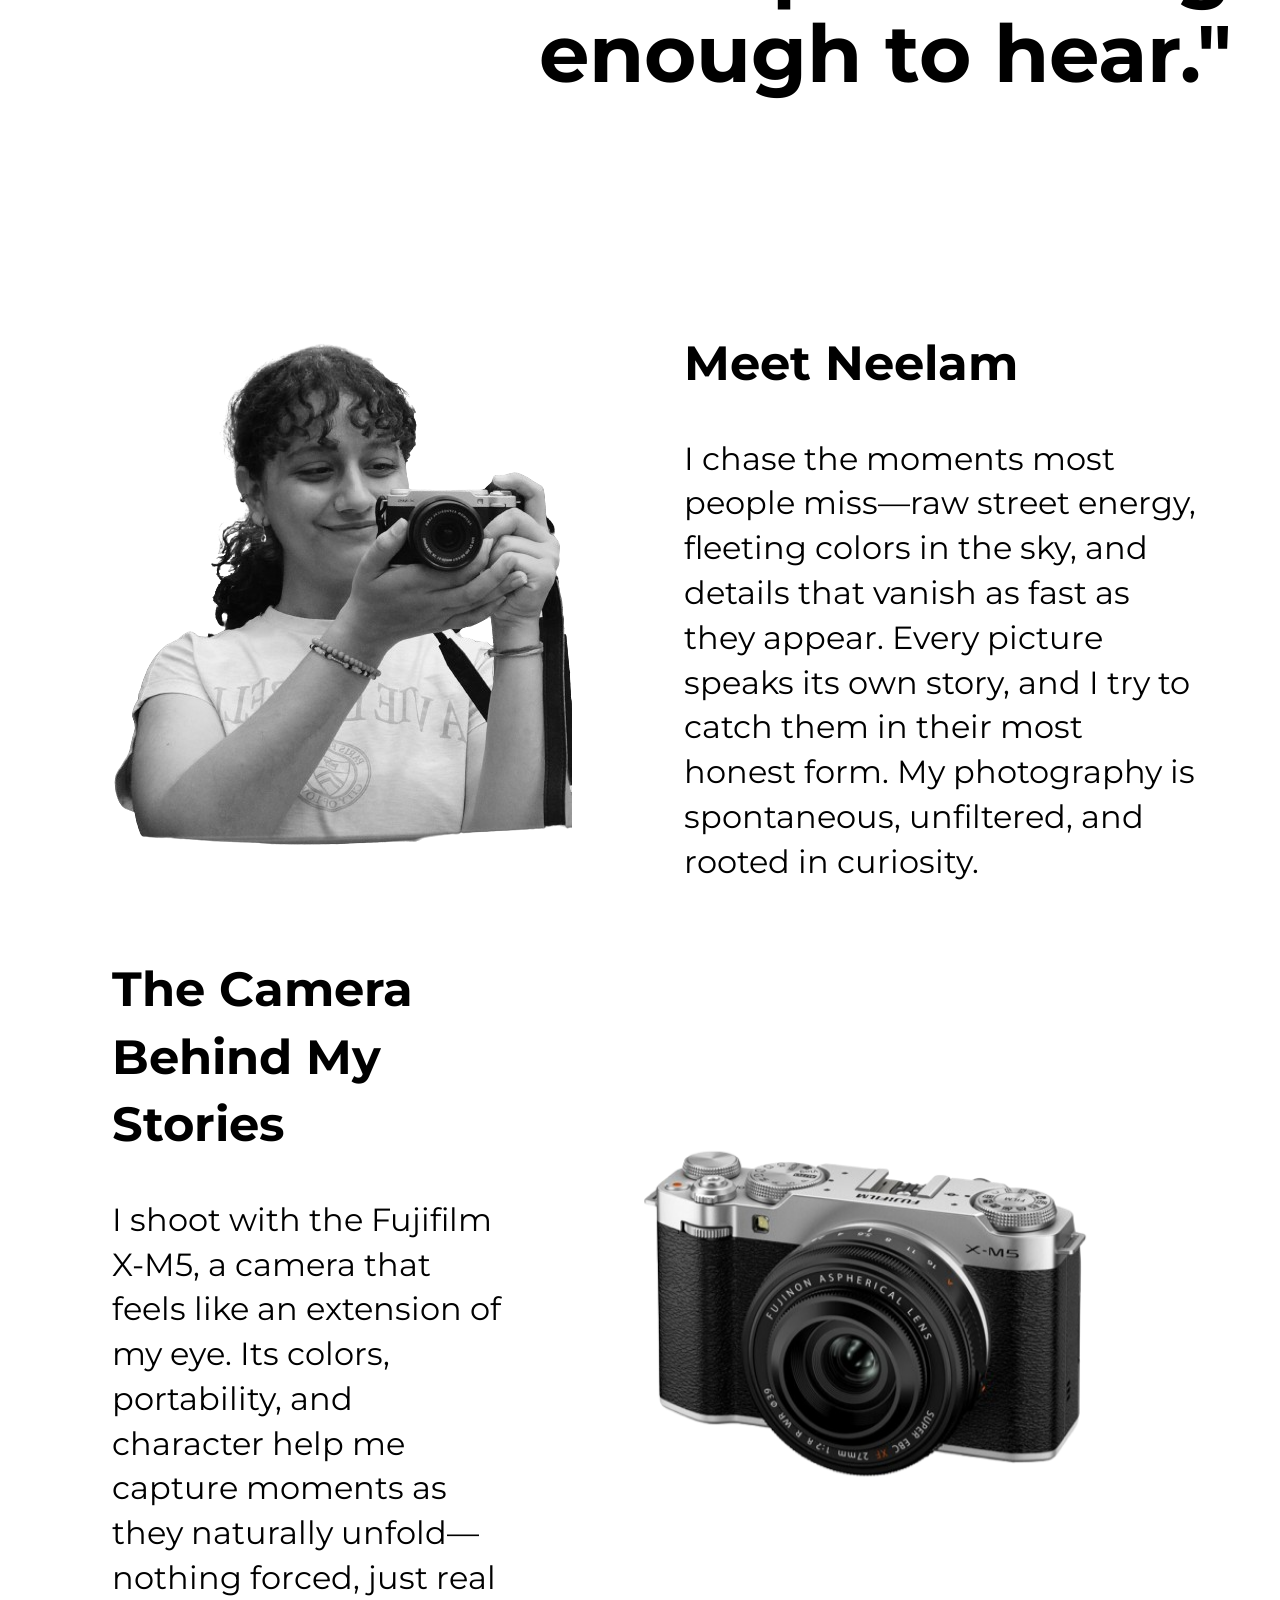
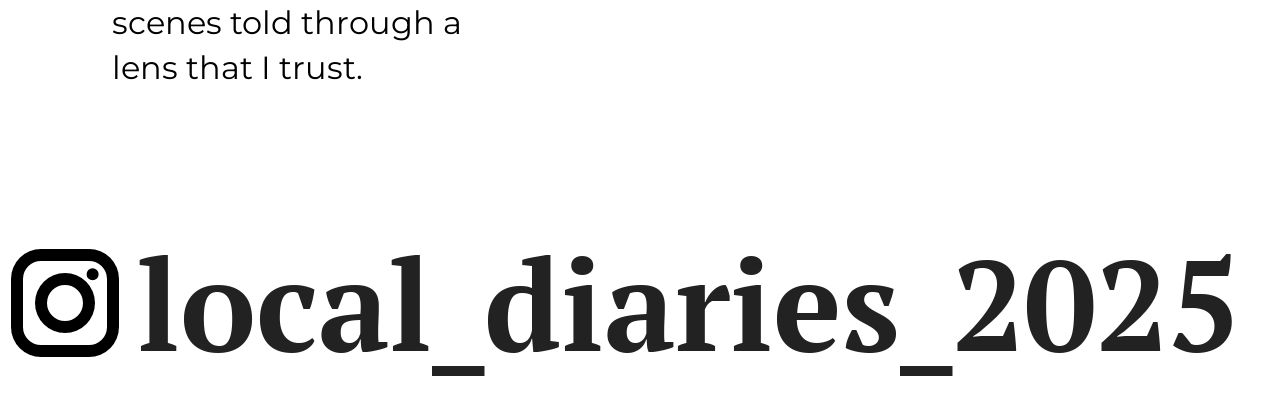
==== commit d342bc10: "changed description" ====
--- a/index.html
+++ b/index.html
@@ -6,7 +6,7 @@
     <title>Local Diaries by Neelam</title>
     
     <!-- SEO Meta Tags -->
-    <meta name="description" content="Local Diaries is a photography portfolio showcasing raw street energy, fleeting moments, and spontaneous storytelling through the lens of Neelam. Shot with Fujifilm X-M5, capturing India's unfiltered beauty.">
+    <meta name="description" content="Local Diaries is a visual project documenting raw street energy, everyday moments, and spontaneous stories across India. Created through the lens of Neelam using the Fujifilm X-M5, it explores unfiltered human experiences and environments.">
     <meta name="keywords" content="photography, portfolio, street photography, India photography, Fujifilm X-M5, visual storytelling, local diaries, Neelam photographer, candid photography, travel photography">
     <meta name="author" content="Neelam">
     <meta name="robots" content="index, follow">
